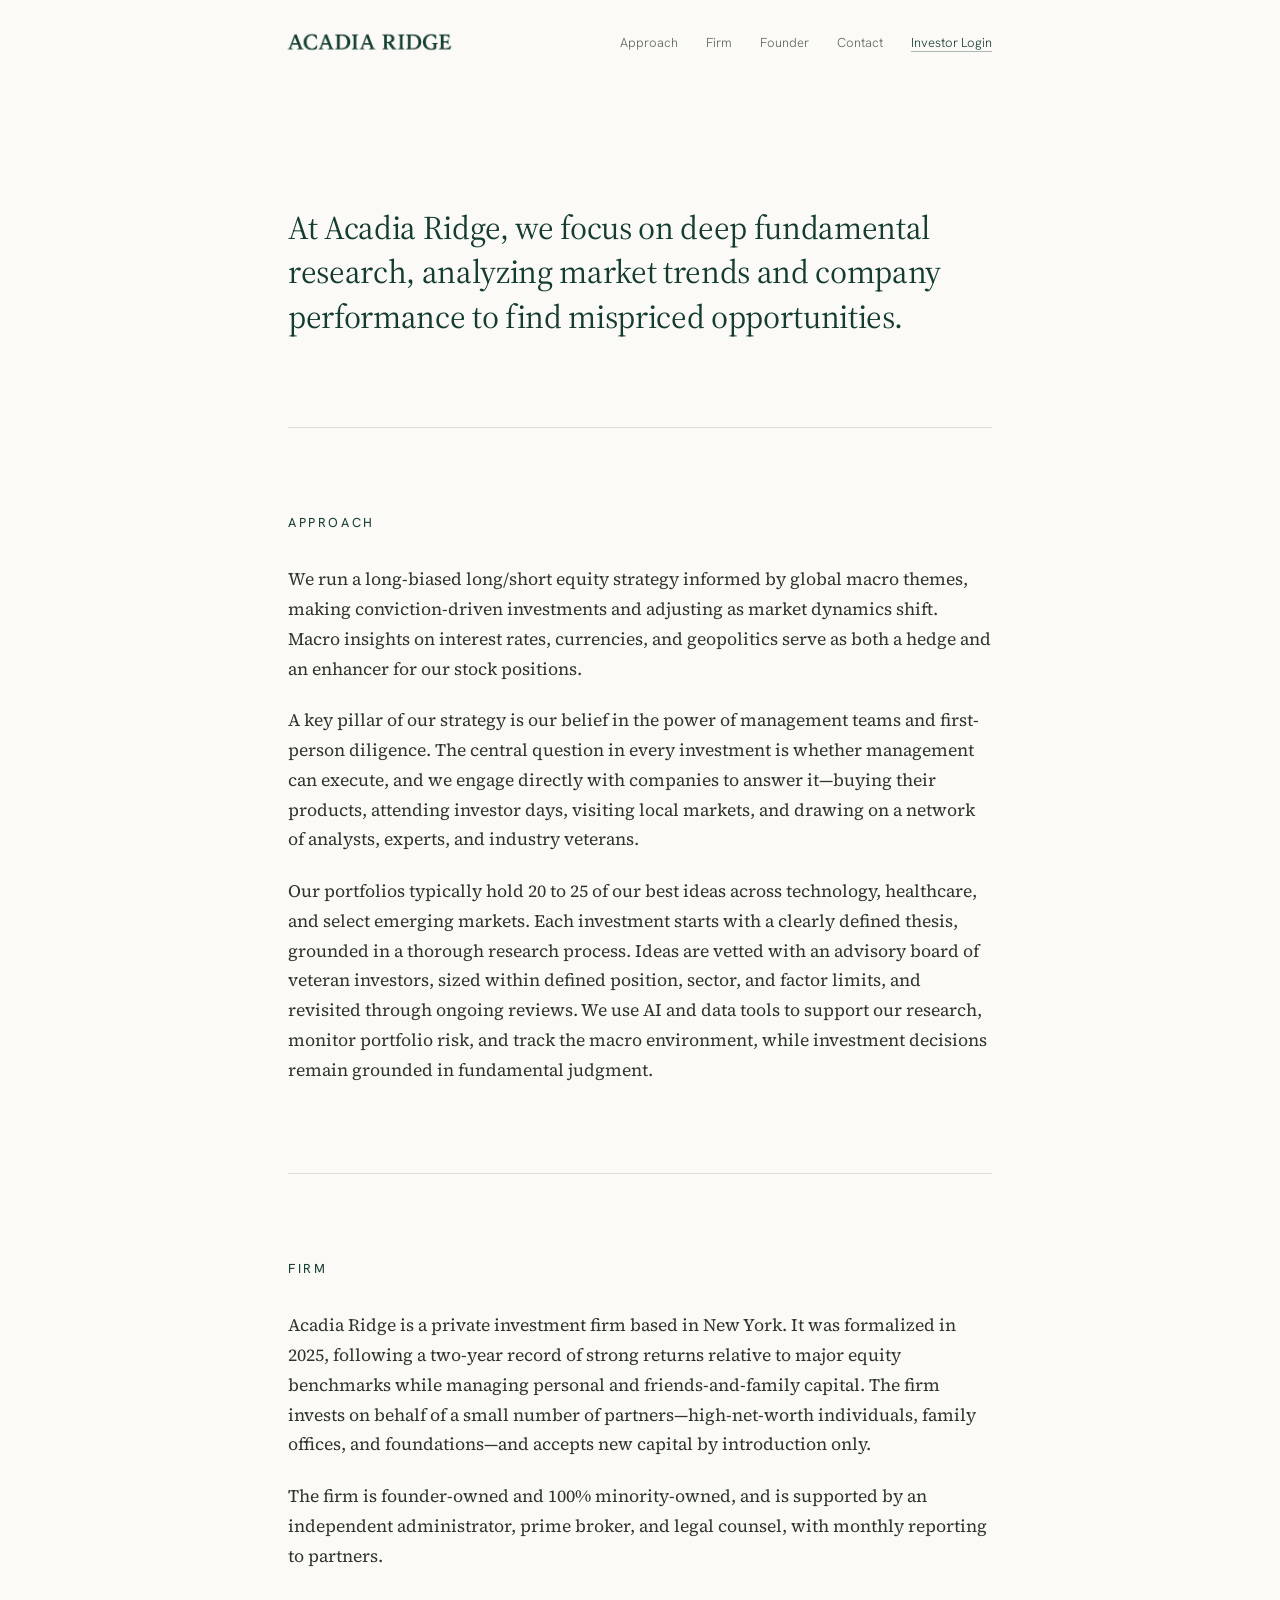
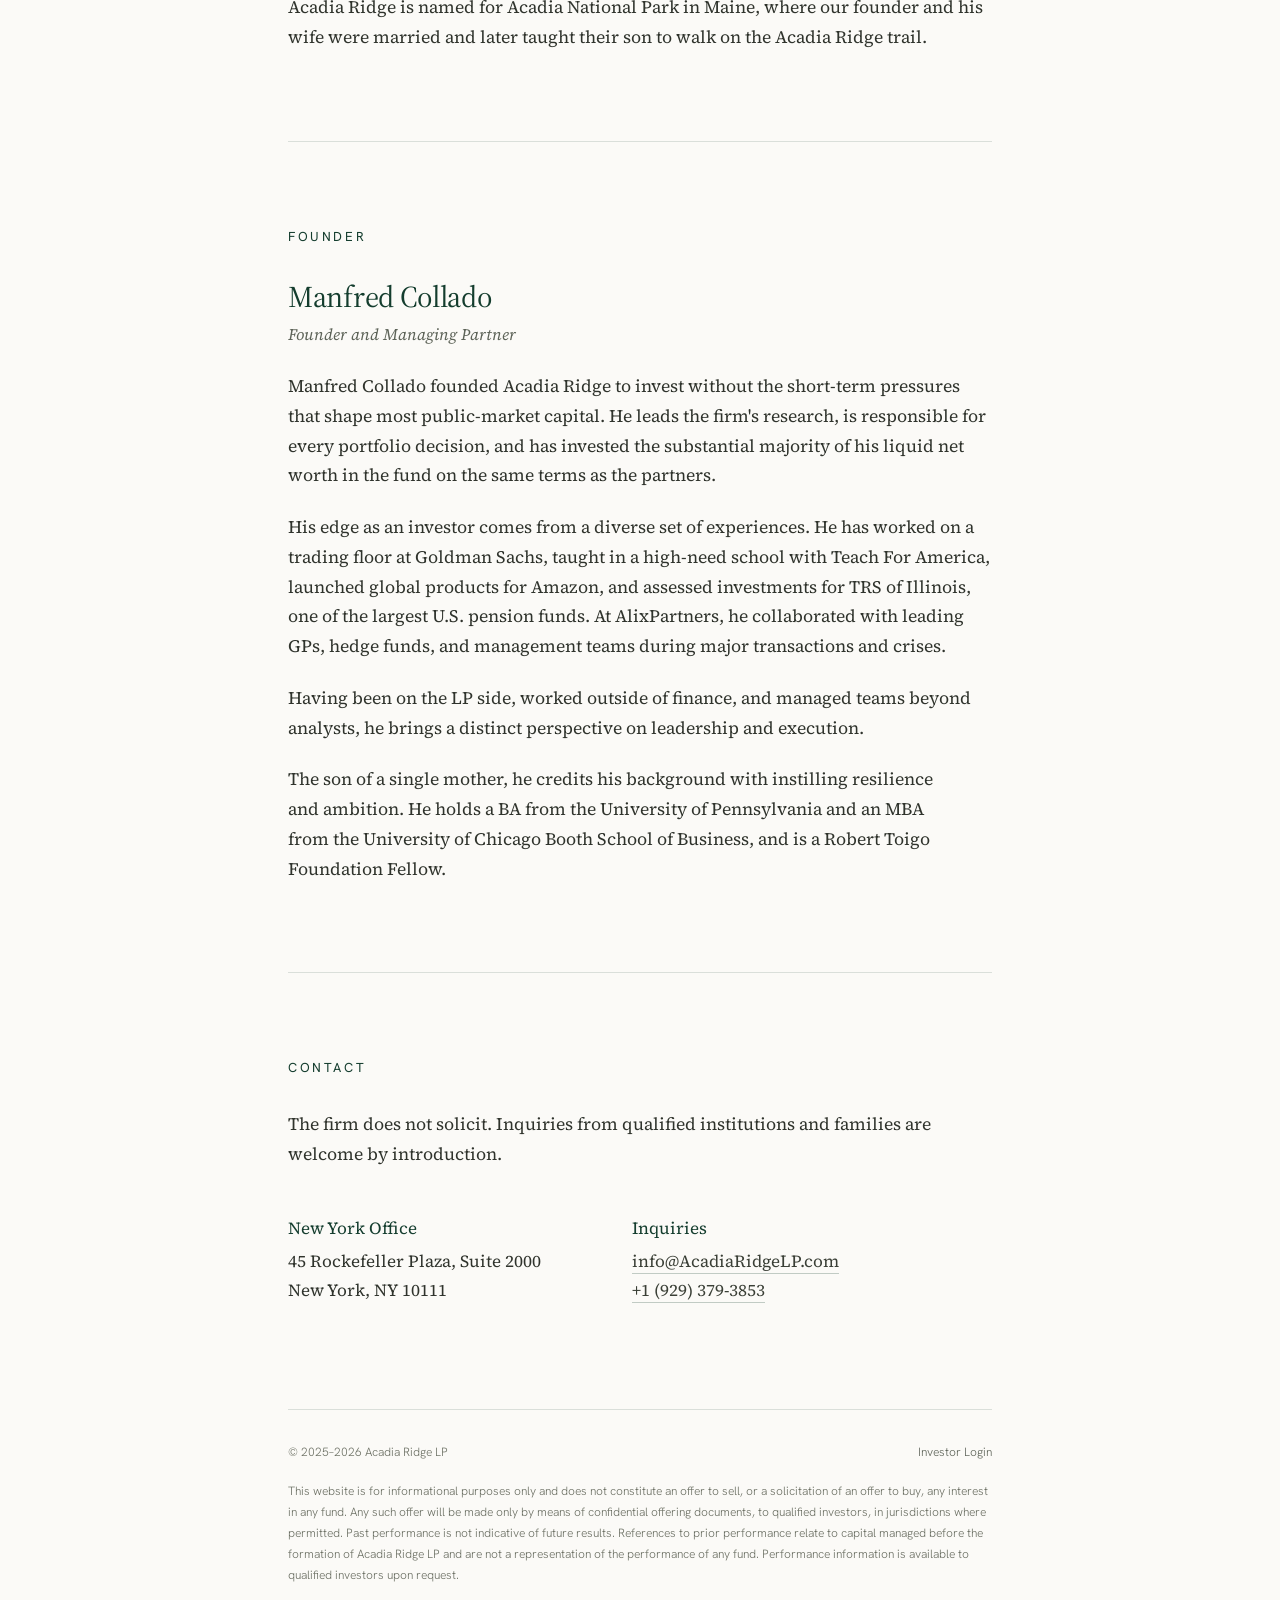
==== index.html @ ba4ff9b0 "Add files via upload" ====
<!DOCTYPE html>
<html lang="en">
<head>
<meta charset="utf-8">
<meta name="viewport" content="width=device-width, initial-scale=1">
<title>Acadia Ridge LP — Private Investment Firm, New York</title>
<meta name="description" content="A New York private investment firm running a long-biased, research-driven equity strategy focused on technology, healthcare, and select emerging markets.">
<link rel="canonical" href="https://acadiaridgelp.com/">
<meta name="robots" content="index, follow">
<meta name="theme-color" content="#fbfaf7">
<meta name="format-detection" content="telephone=no">

<meta property="og:type" content="website">
<meta property="og:site_name" content="Acadia Ridge LP">
<meta property="og:title" content="Acadia Ridge LP">
<meta property="og:description" content="A New York private investment firm running a long-biased, research-driven equity strategy focused on technology, healthcare, and select emerging markets.">
<meta property="og:url" content="https://acadiaridgelp.com/">
<meta property="og:image" content="https://acadiaridgelp.com/assets/og-image.jpg">
<meta property="og:image:width" content="1200">
<meta property="og:image:height" content="630">
<meta property="og:image:alt" content="Acadia Ridge">
<meta property="og:locale" content="en_US">
<meta name="twitter:card" content="summary_large_image">
<meta name="twitter:title" content="Acadia Ridge LP">
<meta name="twitter:description" content="A New York private investment firm running a long-biased, research-driven equity strategy focused on technology, healthcare, and select emerging markets.">
<meta name="twitter:image" content="https://acadiaridgelp.com/assets/og-image.jpg">

<link rel="icon" href="favicon.ico" sizes="48x48">
<link rel="icon" type="image/png" sizes="32x32" href="assets/favicon-32.png">
<link rel="apple-touch-icon" href="assets/apple-touch-icon-180.png">
<link rel="manifest" href="site.webmanifest">

<link rel="preload" as="image" type="image/webp" href="assets/wordmark-380.webp" imagesrcset="assets/wordmark-380.webp 380w, assets/wordmark-570.webp 570w" imagesizes="190px" fetchpriority="high">
<link rel="preload" as="font" type="font/woff2" href="assets/fonts/acadia-serif-display-latin-400-normal.woff2" crossorigin>
<link rel="preload" as="font" type="font/woff2" href="assets/fonts/source-serif-4-latin-400-normal.woff2" crossorigin>
<link rel="stylesheet" href="styles.css">
<script>document.documentElement.classList.add('js')</script>
<script src="site.js" defer></script>

<script type="application/ld+json">
{
  "@context": "https://schema.org",
  "@type": "Organization",
  "@id": "https://acadiaridgelp.com/#organization",
  "name": "Acadia Ridge LP",
  "alternateName": "Acadia Ridge",
  "url": "https://acadiaridgelp.com/",
  "logo": "https://acadiaridgelp.com/assets/icon-512.png",
  "image": "https://acadiaridgelp.com/assets/og-image.jpg",
  "description": "Acadia Ridge is a New York private investment firm running a long-biased, research-driven equity strategy focused on technology, healthcare, and select emerging markets.",
  "foundingDate": "2025",
  "email": "info@acadiaridgelp.com",
  "telephone": "+1-929-379-3853",
  "address": {
    "@type": "PostalAddress",
    "streetAddress": "45 Rockefeller Plaza, Suite 2000",
    "addressLocality": "New York",
    "postalCode": "10111",
    "addressRegion": "NY",
    "addressCountry": "US"
  },
  "founder": {
    "@type": "Person",
    "name": "Manfred Collado",
    "jobTitle": "Founder and Managing Partner",
    "alumniOf": [
      { "@type": "CollegeOrUniversity", "name": "University of Pennsylvania" },
      { "@type": "CollegeOrUniversity", "name": "University of Chicago Booth School of Business" }
    ],
    "award": "Robert Toigo Foundation Fellow"
  },
  "knowsAbout": ["Long/short equity", "Global macro", "Technology", "Healthcare", "Emerging markets"]
}
</script>
</head>
<body id="top">
<a class="skip" href="#main">Skip to content</a>
<header class="site-header">
  <div class="wrap nav">
      <a class="home" href="./" aria-label="Acadia Ridge — home">
        <picture>
          <source type="image/webp" srcset="assets/wordmark-380.webp 380w, assets/wordmark-570.webp 570w" sizes="190px">
          <img class="wordmark" src="assets/wordmark-380.png" alt="Acadia Ridge" width="190" height="32" fetchpriority="high">
        </picture>
      </a>
      <button class="menu-toggle" type="button" aria-expanded="false" aria-controls="site-nav" aria-label="Open menu"><span></span><span></span><span></span></button>
      <nav id="site-nav" aria-label="Primary">
        <a href="#approach">Approach</a>
        <a href="#firm">Firm</a>
        <a href="#founder">Founder</a>
        <a href="#contact">Contact</a>
        <a class="login" href="https://portal.navfundservices.com/navportalcore/login" target="_blank" rel="noopener">Investor Login<span class="visually-hidden"> (opens in a new window)</span></a>
      </nav>
  </div>
</header>

<div class="wrap">

  <main id="main">
    <h1 class="visually-hidden">Acadia Ridge LP</h1>

    <div class="hero">
      <p class="lead">At Acadia Ridge, we focus on deep fundamental research, analyzing market trends and company performance to find mispriced opportunities.</p>
    </div>

    <section id="approach" class="approach" aria-labelledby="approach-h">
      <h2 id="approach-h" class="label">Approach</h2>
      <p>We run a long-biased long/short equity strategy informed by global macro themes, making conviction-driven investments and adjusting as market dynamics shift. Macro insights on interest rates, currencies, and geopolitics serve as both a hedge and an enhancer for our stock positions.</p>
      <p>A key pillar of our strategy is our belief in the power of management teams and first-person diligence. The central question in every investment is whether management can execute, and we engage directly with companies to answer it—buying their products, attending investor days, visiting local markets, and drawing on a network of analysts, experts, and industry veterans.</p>
      <p>Our portfolios typically hold 20 to 25 of our best ideas across technology, healthcare, and select emerging markets. Each investment starts with a clearly defined thesis, grounded in a thorough research process. Ideas are vetted with an advisory board of veteran investors, sized within defined position, sector, and factor limits, and revisited through ongoing reviews. We use AI and data tools to support our research, monitor portfolio risk, and track the macro environment, while investment decisions remain grounded in fundamental judgment.</p>
    </section>

    <section id="firm" class="firm" aria-labelledby="firm-h">
      <h2 id="firm-h" class="label">Firm</h2>
      <p>Acadia Ridge is a private investment firm based in New York. It was formalized in 2025, following a two-year record of strong returns relative to major equity benchmarks while managing personal and friends-and-family capital. The firm invests on behalf of a small number of partners—high-net-worth individuals, family offices, and foundations—and accepts new capital by introduction only.</p>
      <p>The firm is founder-owned and 100% minority-owned, and is supported by an independent administrator, prime broker, and legal counsel, with monthly reporting to partners.</p>
      <p>Acadia Ridge is named for Acadia National Park in Maine, where our founder and his wife were married and later taught their son to walk on the Acadia Ridge trail.</p>
    </section>

    <section id="founder" class="founder" aria-labelledby="founder-h">
      <h2 id="founder-h" class="label">Founder</h2>
      <div>
        <h3>Manfred Collado</h3>
        <p class="title">Founder and Managing Partner</p>
        <p>Manfred Collado founded Acadia Ridge to invest without the short-term pressures that shape most public-market capital. He leads the firm's research, is responsible for every portfolio decision, and has invested the substantial majority of his liquid net worth in the fund on the same terms as the partners.</p>
        <p>His edge as an investor comes from a diverse set of experiences. He has worked on a trading floor at Goldman Sachs, taught in a high-need school with Teach For America, launched global products for Amazon, and assessed investments for TRS of Illinois, one of the largest U.S. pension funds. At AlixPartners, he collaborated with leading GPs, hedge funds, and management teams during major transactions and crises.</p>
        <p>Having been on the LP side, worked outside of finance, and managed teams beyond analysts, he brings a distinct perspective on leadership and execution.</p>
        <p>The son of a single mother, he credits his background with instilling resilience and ambition. He holds a BA from the University of Pennsylvania and an MBA from the University of Chicago Booth School of Business, and is a Robert Toigo Foundation Fellow.</p>
      </div>
    </section>

    <section id="contact" class="contact" aria-labelledby="contact-h">
      <h2 id="contact-h" class="label">Contact</h2>
      <p>The firm does not solicit. Inquiries from qualified institutions and families are welcome by introduction.</p>
      <div class="offices">
        <address><strong>New York Office</strong>45 Rockefeller Plaza, Suite 2000<br>New York, NY 10111</address>
        <address><strong>Inquiries</strong><a href="mailto:info@acadiaridgelp.com">info@AcadiaRidgeLP.com</a><br><a href="tel:+19293793853">+1 (929) 379-3853</a></address>
      </div>
    </section>
  </main>

  <footer>
    <div class="row"><span>© 2025–2026 Acadia Ridge LP</span><a href="https://portal.navfundservices.com/navportalcore/login" target="_blank" rel="noopener">Investor Login<span class="visually-hidden"> (opens in a new window)</span></a></div>
    <p>This website is for informational purposes only and does not constitute an offer to sell, or a solicitation of an offer to buy, any interest in any fund. Any such offer will be made only by means of confidential offering documents, to qualified investors, in jurisdictions where permitted. Past performance is not indicative of future results. References to prior performance relate to capital managed before the formation of Acadia Ridge LP and are not a representation of the performance of any fund. Performance information is available to qualified investors upon request.</p>
  </footer>
</div>

<a class="to-top" href="#top" aria-label="Back to top"><svg width="16" height="16" viewBox="0 0 16 16" aria-hidden="true" focusable="false"><path d="M8 13V3M3.5 7.5 8 3l4.5 4.5" fill="none" stroke="currentColor" stroke-width="1.4" stroke-linecap="square"/></svg></a>
</body>
</html>
---- styles.css ----
/* Self-hosted fonts (latin subset, SIL OFL — licences in assets/fonts) */
@font-face { font-family: 'Acadia Serif Display'; font-style: normal; font-weight: 400; font-display: swap; src: url(assets/fonts/acadia-serif-display-latin-400-normal.woff2) format('woff2'); }
@font-face { font-family: 'Source Serif 4'; font-style: normal; font-weight: 400; font-display: swap; src: url(assets/fonts/source-serif-4-latin-400-normal.woff2) format('woff2'); }
@font-face { font-family: 'Source Serif 4'; font-style: italic; font-weight: 400; font-display: swap; src: url(assets/fonts/source-serif-4-latin-400-italic.woff2) format('woff2'); }
@font-face { font-family: 'Hanken Grotesk'; font-style: normal; font-weight: 300; font-display: swap; src: url(assets/fonts/hanken-grotesk-latin-300-normal.woff2) format('woff2'); }
@font-face { font-family: 'Hanken Grotesk'; font-style: normal; font-weight: 400; font-display: swap; src: url(assets/fonts/hanken-grotesk-latin-400-normal.woff2) format('woff2'); }

:root {
  --green: #143d2e;
  --cream: #fbfaf7;
  --ink: #2b2f28;
  --body: #3a3f36;
  --muted: #5d6358;
  --faint: #6b6f63; /* darkened from #7a7e72 to meet WCAG AA (4.6:1) */
  --rule: rgba(20, 61, 46, 0.14);
  --serif: 'Source Serif 4', Georgia, serif;
  --display: 'Acadia Serif Display', 'Source Serif 4', Georgia, serif;
  --sans: 'Hanken Grotesk', system-ui, sans-serif;
}
* { box-sizing: border-box; }
html { -webkit-text-size-adjust: 100%; text-size-adjust: 100%; }
html, body { margin: 0; background: var(--cream); }
body { font-family: var(--serif); color: var(--ink); -webkit-font-smoothing: antialiased; }
::selection { background: var(--green); color: var(--cream); }
a { color: var(--green); }
a:hover { color: var(--muted); }
p { text-wrap: pretty; }
img { max-width: 100%; }
section[id] { scroll-margin-top: 36px; }

/* Accessibility */
:focus-visible { outline: 2px solid var(--green); outline-offset: 3px; }
.visually-hidden { position: absolute !important; width: 1px; height: 1px; padding: 0; margin: -1px; overflow: hidden; clip: rect(0 0 0 0); white-space: nowrap; border: 0; }
.skip { position: absolute; left: 16px; top: -100px; z-index: 10; background: var(--green); color: var(--cream); padding: 12px 18px; font: 400 13px var(--sans); text-decoration: none; }
.skip:focus { top: 16px; color: var(--cream); }

.wrap { max-width: 760px; margin: 0 auto; padding: 0 28px; }

/* Sticky header */
.site-header { position: sticky; top: 0; z-index: 20; background: var(--cream); border-bottom: 1px solid transparent; }
.site-header.is-scrolled { border-bottom-color: var(--rule); }
.nav { position: relative; display: flex; align-items: center; justify-content: space-between; gap: 16px 24px; padding-top: 20px; padding-bottom: 20px; flex-wrap: wrap; }
.nav .home { display: block; padding: 7px 0; }
.wordmark { width: 190px; height: auto; display: block; margin-left: -10px; }
.nav nav { display: flex; column-gap: 28px; flex-wrap: wrap; font: 300 13px var(--sans); }
/* 44px tap targets without changing the visual rhythm */
.nav nav a { display: inline-flex; align-items: center; min-height: 44px; color: var(--muted); text-decoration: none; }
.nav nav a:hover { color: var(--green); }
.nav nav a.login { color: var(--green); text-decoration: underline; text-decoration-color: rgba(20, 61, 46, 0.35); text-decoration-thickness: 1px; text-underline-offset: 4px; }

/* Mobile menu button (hidden on desktop) */
.menu-toggle { display: none; width: 44px; height: 44px; margin-right: -10px; padding: 0; border: 0; background: transparent; color: var(--green); cursor: pointer; flex-direction: column; align-items: center; justify-content: center; gap: 5px; }
.menu-toggle span { display: block; width: 22px; height: 1.5px; background: currentColor; }
.menu-open .menu-toggle span:nth-child(1) { transform: translateY(6.5px) rotate(45deg); }
.menu-open .menu-toggle span:nth-child(2) { opacity: 0; }
.menu-open .menu-toggle span:nth-child(3) { transform: translateY(-6.5px) rotate(-45deg); }

/* Back to top */
.to-top { position: fixed; right: max(20px, calc(50vw - 416px)); bottom: 24px; z-index: 15; width: 44px; height: 44px; display: flex; align-items: center; justify-content: center; background: var(--cream); color: var(--green); border: 1px solid rgba(20, 61, 46, 0.35); visibility: hidden; opacity: 0; }
.to-top.show { visibility: visible; opacity: 1; }
.to-top:hover { background: var(--green); color: var(--cream); }
html:not(.js) .to-top { visibility: visible; opacity: 1; position: static; margin: 0 auto 32px; }

.label { font: 400 13px/1 var(--sans); letter-spacing: 0.2em; text-transform: uppercase; color: var(--green); margin: 0 0 36px; }

section p { font-size: 17.5px; line-height: 1.7; color: #2f332c; margin: 0 0 22px; }
section p:last-child { margin-bottom: 0; }

.hero { padding: 120px 0 88px; border-bottom: 1px solid var(--rule); }
.hero .lead { font-family: var(--display); font-size: 33px; line-height: 1.35; letter-spacing: -0.01em; color: var(--green); margin: 0; text-wrap: balance; }

.approach, .firm, .founder { padding: 88px 0; border-bottom: 1px solid var(--rule); }
.founder h3 { font-family: var(--display); font-size: 30px; letter-spacing: -0.01em; line-height: 1.2; font-weight: 400; color: var(--green); margin: 0; }
.founder .title { font-size: 16px; font-style: italic; color: var(--muted); margin: 6px 0 24px; }

.contact { padding: 88px 0 104px; }
.contact > p { margin-bottom: 44px; }
.offices { display: grid; grid-template-columns: repeat(auto-fit, minmax(220px, 280px)); gap: 32px 64px; font-size: 17px; line-height: 1.7; color: #2f332c; }
.offices address { font-style: normal; }
.offices strong { display: block; font-weight: 400; color: var(--green); margin-bottom: 4px; }
.offices a { color: var(--body); text-decoration: none; border-bottom: 1px solid rgba(20, 61, 46, 0.25); overflow-wrap: anywhere; }
.offices a[href^="tel:"] { white-space: nowrap; }

/* Enlarge hit area of small inline links to ≥44px without moving anything */
.offices a, footer a { position: relative; }
.offices a::after, footer a::after { content: ''; position: absolute; inset: -12px -4px; }
footer a::after { inset: -14px -6px; }

footer { border-top: 1px solid var(--rule); padding: 32px 0 48px; font: 300 12px/1.75 var(--sans); color: var(--faint); }
footer .row { display: flex; justify-content: space-between; gap: 24px; flex-wrap: wrap; margin-bottom: 18px; }
footer a { color: var(--muted); text-decoration: none; }
footer a:hover { color: var(--green); }
footer p { margin: 0; }

/* 404 page */
.gateway { margin: 120px 0; max-width: 360px; display: flex; flex-direction: column; gap: 26px; font: 300 12px var(--sans); color: var(--muted); }
.gateway h1 { font: 400 30px var(--display); color: var(--green); margin: 0; }
.gateway p { font: 300 14px/1.7 var(--sans); color: var(--body); margin: 0; }
.button { align-self: flex-start; display: inline-flex; align-items: center; min-height: 44px; background: var(--green); color: var(--cream); padding: 13px 34px; font: 400 13px var(--sans); text-decoration: none; }
.button:hover { color: var(--cream); background: #0f2f23; }

@media (max-width: 600px) {
  .wrap { padding: 0 24px; }
  .nav { padding-top: 12px; padding-bottom: 12px; }
  .js .menu-toggle { display: flex; }
  .js .nav nav { display: none; position: absolute; top: 100%; left: 0; right: 0; flex-direction: column; background: var(--cream); border-top: 1px solid var(--rule); border-bottom: 1px solid var(--rule); padding: 8px 24px 16px; font-size: 15px; }
  .js .menu-open .nav nav { display: flex; }
  .js .nav nav a { min-height: 52px; border-bottom: 1px solid var(--rule); }
  .js .nav nav a.login { border-bottom: 0; align-self: flex-start; }
  html:not(.js) .nav nav { column-gap: 22px; }
  .to-top { right: 16px; bottom: 16px; }
  .hero { padding: 64px 0 56px; }
  .hero .lead { font-size: 26px; }
  .approach, .firm, .founder, .contact { padding: 56px 0; }
  section p { font-size: 16.5px; }
  .gateway { margin: 72px 0; }
}

@media (prefers-reduced-motion: no-preference) { html { scroll-behavior: smooth; } }
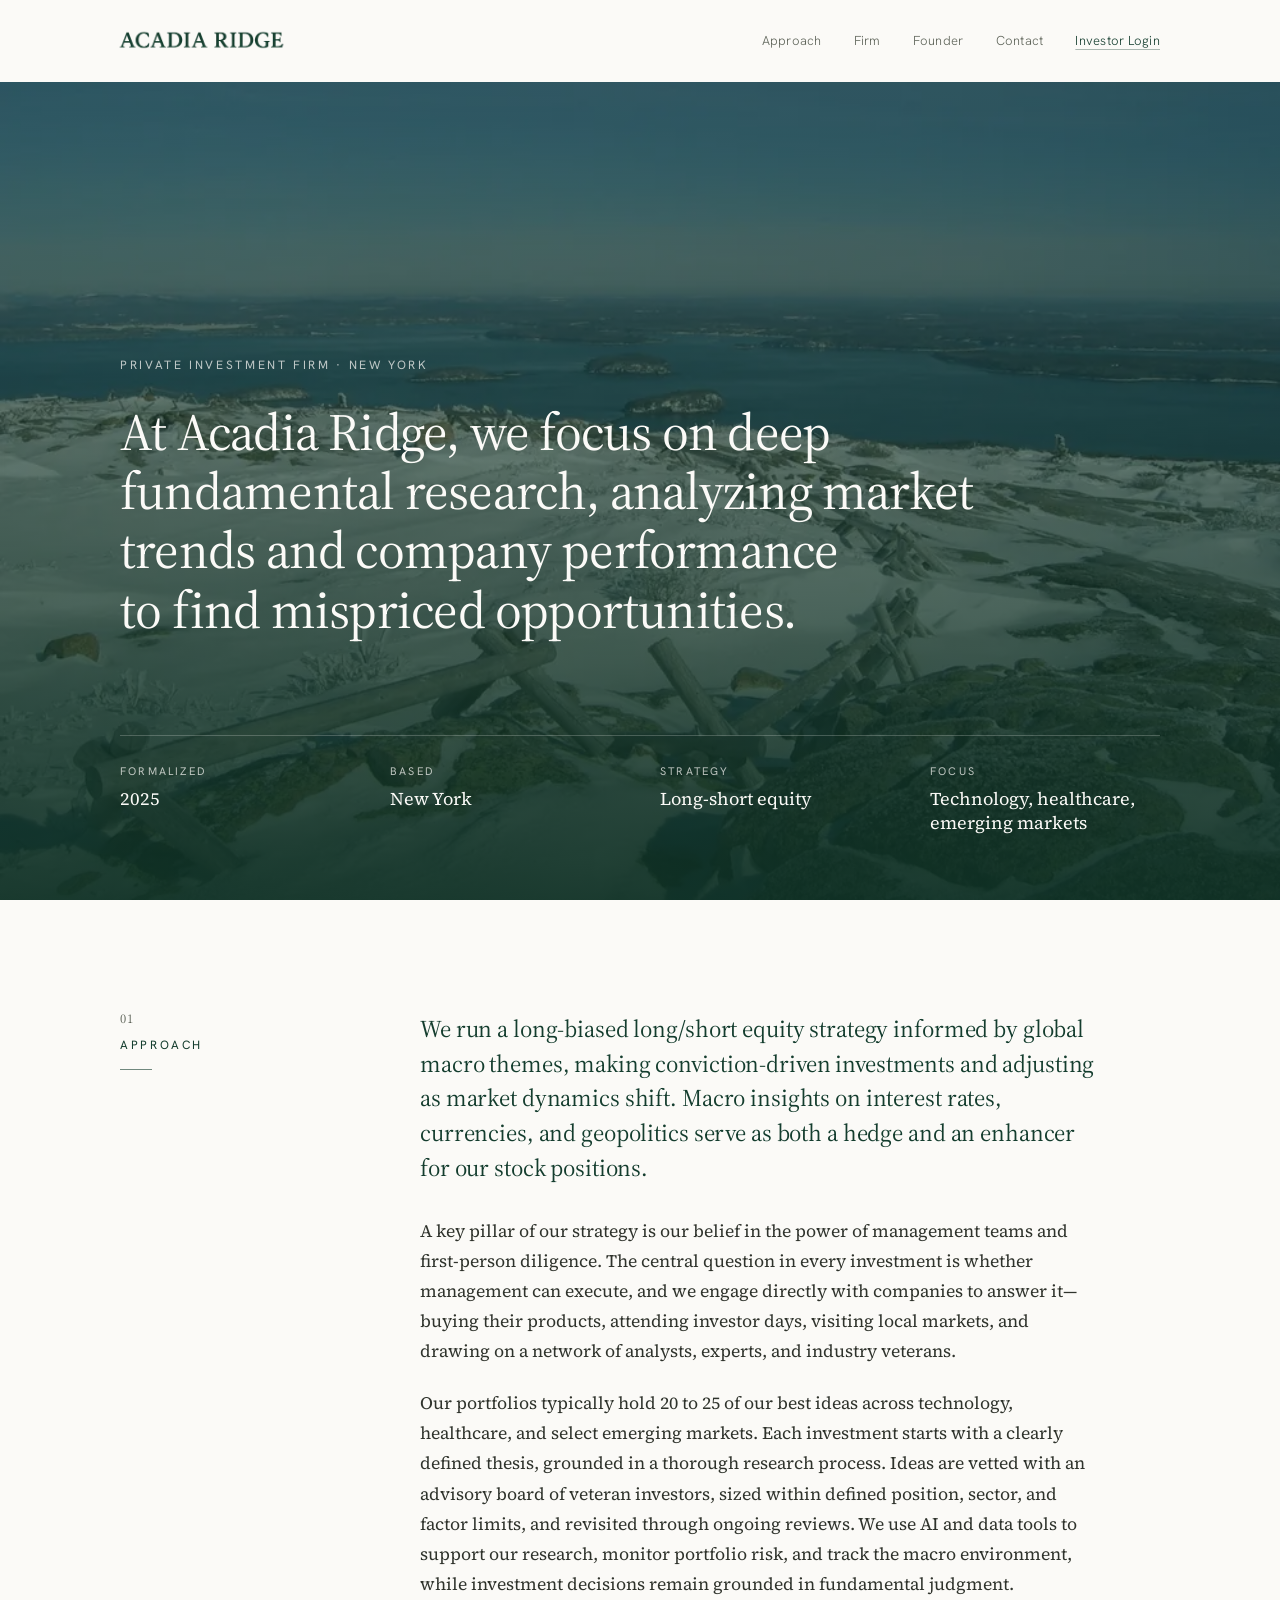
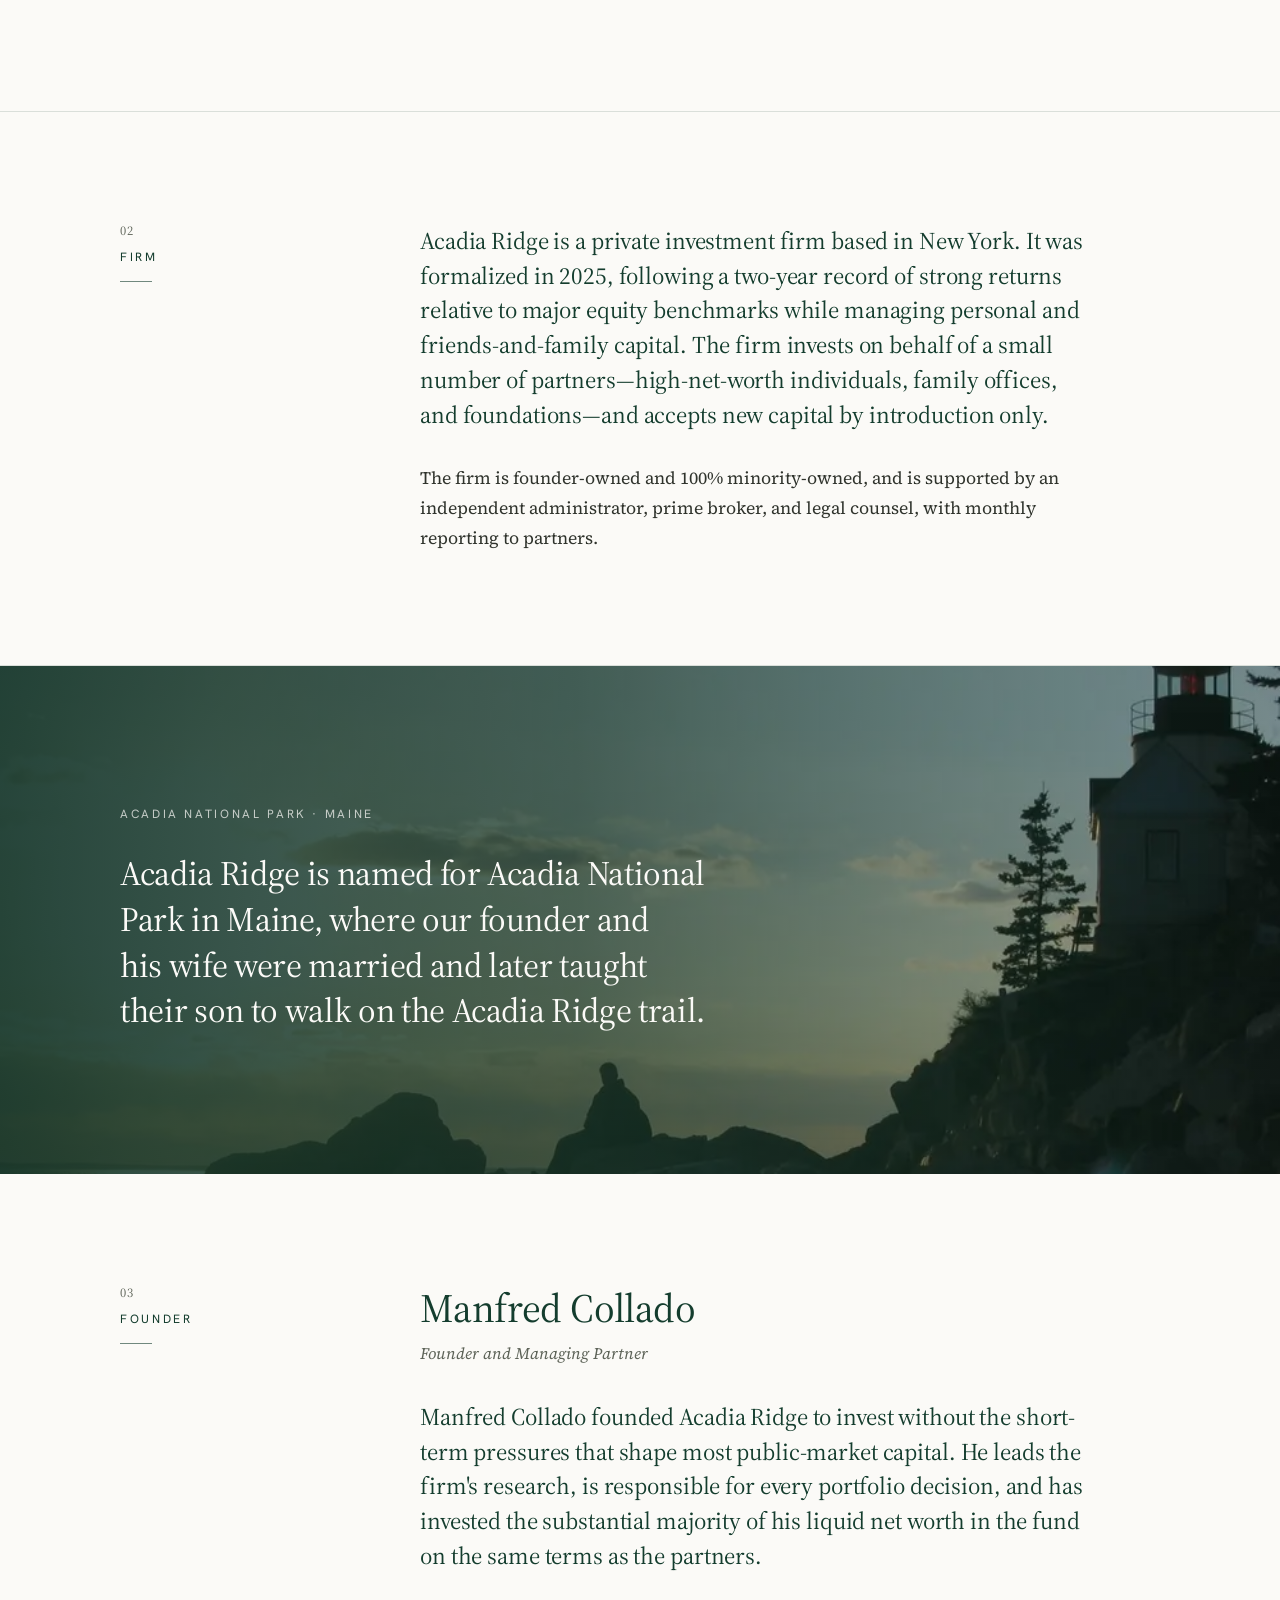
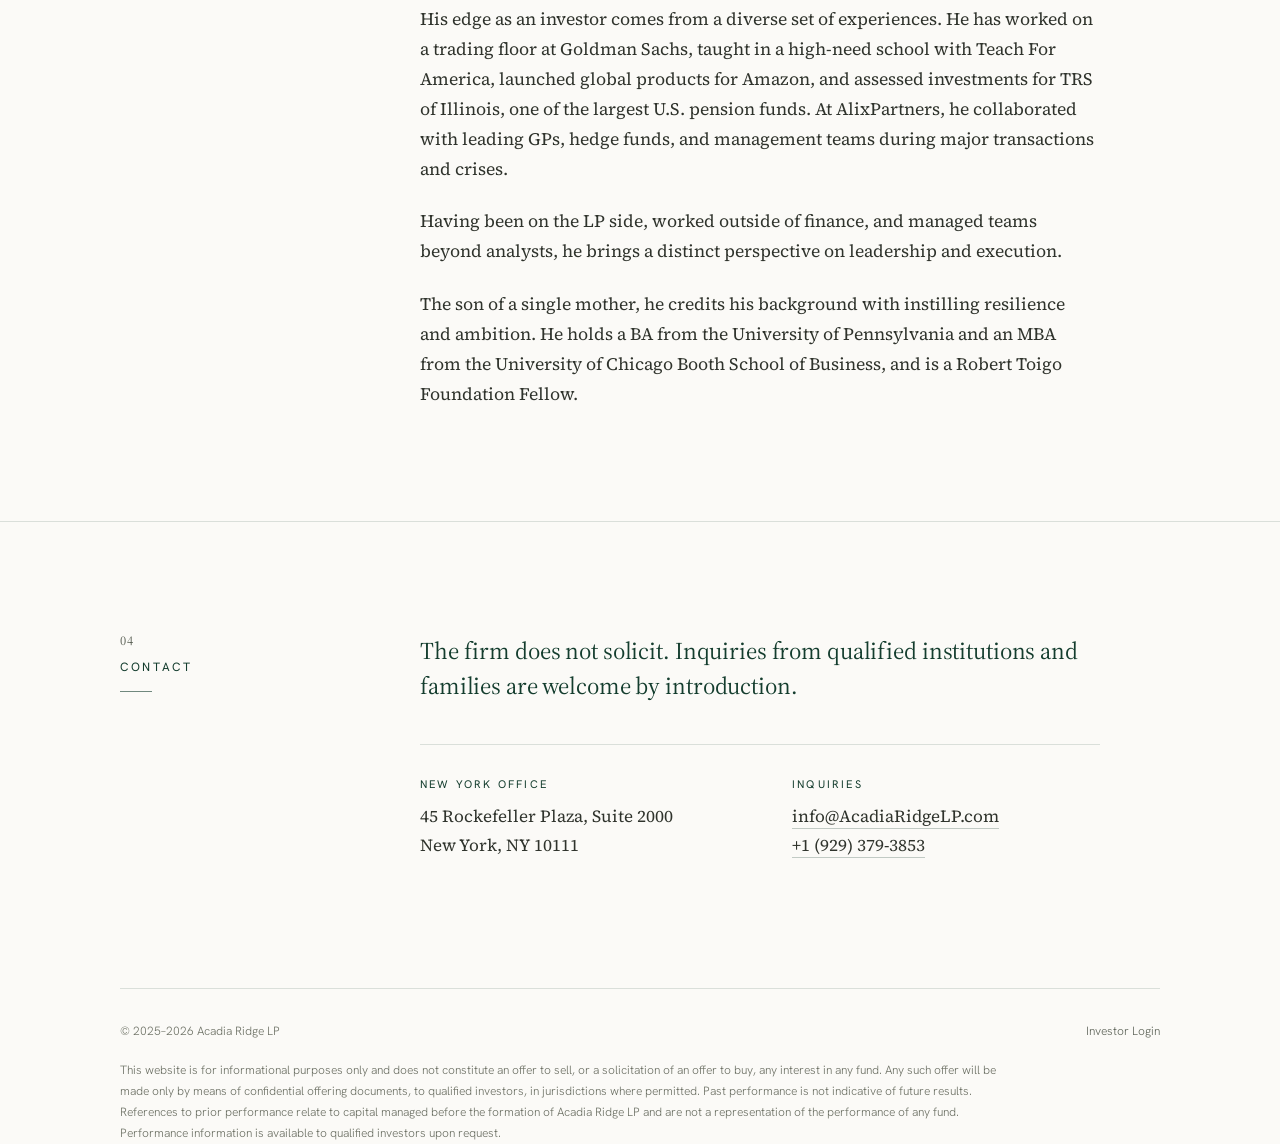
==== commit 896f6ccd: "Add files via upload" ====
--- a/index.html
+++ b/index.html
@@ -30,11 +30,35 @@
 <link rel="apple-touch-icon" href="assets/apple-touch-icon-180.png">
 <link rel="manifest" href="site.webmanifest">
 
-<link rel="preload" as="image" type="image/webp" href="assets/wordmark-380.webp" imagesrcset="assets/wordmark-380.webp 380w, assets/wordmark-570.webp 570w" imagesizes="190px" fetchpriority="high">
+<link rel="preload" as="image" type="image/webp" href="assets/wordmark-380.webp" imagesrcset="assets/wordmark-380.webp 380w, assets/wordmark-570.webp 570w" imagesizes="190px">
 <link rel="preload" as="font" type="font/woff2" href="assets/fonts/acadia-serif-display-latin-400-normal.woff2" crossorigin>
 <link rel="preload" as="font" type="font/woff2" href="assets/fonts/source-serif-4-latin-400-normal.woff2" crossorigin>
 <link rel="stylesheet" href="styles.css">
-<script>document.documentElement.classList.add('js')</script>
+<script>
+(function () {
+  var d = document.documentElement; d.classList.add('js');
+  var P = [
+    { k: 'night',  d: 'assets/photo-night-1440.webp 1440w, assets/photo-night-2200.webp 2200w', m: 'assets/photo-night-m.webp',  j: 'assets/photo-night-1440.jpg',  w: 1440, h: 947 },
+    { k: 'winter', d: 'assets/photo-winter-1000.webp 1000w', m: 'assets/photo-winter-m.webp', j: 'assets/photo-winter-1000.jpg', w: 1000, h: 750 },
+    { k: 'harbor', d: 'assets/photo-harbor-1000.webp 1000w', m: 'assets/photo-harbor-m.webp', j: 'assets/photo-harbor-1000.jpg', w: 1000, h: 750 }
+  ];
+  var i;
+  try { var last = localStorage.getItem('arPhoto'); i = last === null ? Math.floor(Math.random() * P.length) : (parseInt(last, 10) + 1) % P.length; localStorage.setItem('arPhoto', i); }
+  catch (e) { i = Math.floor(Math.random() * P.length); }
+  if (!(i >= 0 && i < P.length)) i = 0;
+  var hero = P[i], band = P[(i + 1) % P.length];
+  var l = document.createElement('link'); l.rel = 'preload'; l.as = 'image'; l.type = 'image/webp'; l.setAttribute('fetchpriority', 'high');
+  if (window.matchMedia('(max-width: 600px)').matches) { l.href = hero.m; } else { l.setAttribute('imagesrcset', hero.d); l.setAttribute('imagesizes', '100vw'); }
+  document.head.appendChild(l);
+  window.AR = {
+    render: function (slot, which) {
+      var p = which === 'hero' ? hero : band, lazy = which === 'hero' ? ' fetchpriority="high"' : ' loading="lazy"';
+      slot.parentNode.setAttribute('data-photo', p.k);
+      slot.outerHTML = '<picture class="media" aria-hidden="true"><source media="(max-width: 600px)" type="image/webp" srcset="' + p.m + '"><source type="image/webp" srcset="' + p.d + '" sizes="100vw"><img src="' + p.j + '" alt="" width="' + p.w + '" height="' + p.h + '" decoding="async"' + lazy + '></picture>';
+    }
+  };
+})();
+</script>
 <script src="site.js" defer></script>
 
 <script type="application/ld+json">
@@ -76,7 +100,7 @@
 <body id="top">
 <a class="skip" href="#main">Skip to content</a>
 <header class="site-header">
-  <div class="wrap nav">
+  <div class="container nav">
       <a class="home" href="./" aria-label="Acadia Ridge — home">
         <picture>
           <source type="image/webp" srcset="assets/wordmark-380.webp 380w, assets/wordmark-570.webp 570w" sizes="190px">
@@ -94,56 +118,86 @@
   </div>
 </header>
 
-<div class="wrap">
-
   <main id="main">
     <h1 class="visually-hidden">Acadia Ridge LP</h1>
 
-    <div class="hero">
-      <p class="lead">At Acadia Ridge, we focus on deep fundamental research, analyzing market trends and company performance to find mispriced opportunities.</p>
-    </div>
-
-    <section id="approach" class="approach" aria-labelledby="approach-h">
-      <h2 id="approach-h" class="label">Approach</h2>
-      <p>We run a long-biased long/short equity strategy informed by global macro themes, making conviction-driven investments and adjusting as market dynamics shift. Macro insights on interest rates, currencies, and geopolitics serve as both a hedge and an enhancer for our stock positions.</p>
-      <p>A key pillar of our strategy is our belief in the power of management teams and first-person diligence. The central question in every investment is whether management can execute, and we engage directly with companies to answer it—buying their products, attending investor days, visiting local markets, and drawing on a network of analysts, experts, and industry veterans.</p>
-      <p>Our portfolios typically hold 20 to 25 of our best ideas across technology, healthcare, and select emerging markets. Each investment starts with a clearly defined thesis, grounded in a thorough research process. Ideas are vetted with an advisory board of veteran investors, sized within defined position, sector, and factor limits, and revisited through ongoing reviews. We use AI and data tools to support our research, monitor portfolio risk, and track the macro environment, while investment decisions remain grounded in fundamental judgment.</p>
-    </section>
-
-    <section id="firm" class="firm" aria-labelledby="firm-h">
-      <h2 id="firm-h" class="label">Firm</h2>
-      <p>Acadia Ridge is a private investment firm based in New York. It was formalized in 2025, following a two-year record of strong returns relative to major equity benchmarks while managing personal and friends-and-family capital. The firm invests on behalf of a small number of partners—high-net-worth individuals, family offices, and foundations—and accepts new capital by introduction only.</p>
-      <p>The firm is founder-owned and 100% minority-owned, and is supported by an independent administrator, prime broker, and legal counsel, with monthly reporting to partners.</p>
-      <p>Acadia Ridge is named for Acadia National Park in Maine, where our founder and his wife were married and later taught their son to walk on the Acadia Ridge trail.</p>
-    </section>
-
-    <section id="founder" class="founder" aria-labelledby="founder-h">
-      <h2 id="founder-h" class="label">Founder</h2>
-      <div>
-        <h3>Manfred Collado</h3>
-        <p class="title">Founder and Managing Partner</p>
-        <p>Manfred Collado founded Acadia Ridge to invest without the short-term pressures that shape most public-market capital. He leads the firm's research, is responsible for every portfolio decision, and has invested the substantial majority of his liquid net worth in the fund on the same terms as the partners.</p>
-        <p>His edge as an investor comes from a diverse set of experiences. He has worked on a trading floor at Goldman Sachs, taught in a high-need school with Teach For America, launched global products for Amazon, and assessed investments for TRS of Illinois, one of the largest U.S. pension funds. At AlixPartners, he collaborated with leading GPs, hedge funds, and management teams during major transactions and crises.</p>
-        <p>Having been on the LP side, worked outside of finance, and managed teams beyond analysts, he brings a distinct perspective on leadership and execution.</p>
-        <p>The son of a single mother, he credits his background with instilling resilience and ambition. He holds a BA from the University of Pennsylvania and an MBA from the University of Chicago Booth School of Business, and is a Robert Toigo Foundation Fellow.</p>
-      </div>
-    </section>
-
-    <section id="contact" class="contact" aria-labelledby="contact-h">
-      <h2 id="contact-h" class="label">Contact</h2>
-      <p>The firm does not solicit. Inquiries from qualified institutions and families are welcome by introduction.</p>
-      <div class="offices">
-        <address><strong>New York Office</strong>45 Rockefeller Plaza, Suite 2000<br>New York, NY 10111</address>
-        <address><strong>Inquiries</strong><a href="mailto:info@acadiaridgelp.com">info@AcadiaRidgeLP.com</a><br><a href="tel:+19293793853">+1 (929) 379-3853</a></address>
+    <section class="hero" aria-label="Introduction">
+      <span class="photo-slot"></span><script>AR.render(document.currentScript.previousElementSibling, 'hero')</script>
+      <noscript><picture class="media" aria-hidden="true"><source media="(max-width: 600px)" type="image/webp" srcset="assets/photo-night-m.webp"><source type="image/webp" srcset="assets/photo-night-1440.webp 1440w, assets/photo-night-2200.webp 2200w" sizes="100vw"><img src="assets/photo-night-1440.jpg" alt="" width="1440" height="947"></picture></noscript>
+      <div class="container hero-inner">
+        <p class="eyebrow">Private Investment Firm &middot; New York</p>
+        <p class="hero-statement">At Acadia Ridge, we focus on deep fundamental research, analyzing market trends and company performance to find mispriced opportunities.</p>
+        <dl class="facts">
+          <div><dt>Formalized</dt><dd>2025</dd></div>
+          <div><dt>Based</dt><dd>New York</dd></div>
+          <div><dt>Strategy</dt><dd>Long-short equity</dd></div>
+          <div><dt>Focus</dt><dd>Technology, healthcare, emerging markets</dd></div>
+        </dl>
+      </div>
+    </section>
+
+    <section id="approach" class="block" aria-labelledby="approach-h">
+      <div class="container grid">
+        <div class="side"><p class="num">01</p><h2 id="approach-h" class="label">Approach</h2></div>
+        <div class="body reveal">
+          <p class="intro">We run a long-biased long/short equity strategy informed by global macro themes, making conviction-driven investments and adjusting as market dynamics shift. Macro insights on interest rates, currencies, and geopolitics serve as both a hedge and an enhancer for our stock positions.</p>
+          <p>A key pillar of our strategy is our belief in the power of management teams and first-person diligence. The central question in every investment is whether management can execute, and we engage directly with companies to answer it—buying their products, attending investor days, visiting local markets, and drawing on a network of analysts, experts, and industry veterans.</p>
+          <p>Our portfolios typically hold 20 to 25 of our best ideas across technology, healthcare, and select emerging markets. Each investment starts with a clearly defined thesis, grounded in a thorough research process. Ideas are vetted with an advisory board of veteran investors, sized within defined position, sector, and factor limits, and revisited through ongoing reviews. We use AI and data tools to support our research, monitor portfolio risk, and track the macro environment, while investment decisions remain grounded in fundamental judgment.</p>
+        </div>
+      </div>
+    </section>
+
+    <section id="firm" class="block" aria-labelledby="firm-h">
+      <div class="container grid">
+        <div class="side"><p class="num">02</p><h2 id="firm-h" class="label">Firm</h2></div>
+        <div class="body reveal">
+          <p class="intro">Acadia Ridge is a private investment firm based in New York. It was formalized in 2025, following a two-year record of strong returns relative to major equity benchmarks while managing personal and friends-and-family capital. The firm invests on behalf of a small number of partners—high-net-worth individuals, family offices, and foundations—and accepts new capital by introduction only.</p>
+          <p>The firm is founder-owned and 100% minority-owned, and is supported by an independent administrator, prime broker, and legal counsel, with monthly reporting to partners.</p>
+        </div>
+      </div>
+    </section>
+
+    <aside class="namesake" aria-label="The name">
+      <span class="photo-slot"></span><script>AR.render(document.currentScript.previousElementSibling, 'band')</script>
+      <noscript><picture class="media" aria-hidden="true"><source type="image/webp" srcset="assets/photo-harbor-1000.webp"><img src="assets/photo-harbor-1000.jpg" alt="" width="1000" height="750" loading="lazy"></picture></noscript>
+      <div class="container namesake-inner reveal">
+        <p class="eyebrow">Acadia National Park &middot; Maine</p>
+        <p class="namesake-text">Acadia Ridge is named for Acadia National Park in Maine, where our founder and his wife were married and later taught their son to walk on the Acadia Ridge trail.</p>
+      </div>
+    </aside>
+
+    <section id="founder" class="block" aria-labelledby="founder-h">
+      <div class="container grid">
+        <div class="side"><p class="num">03</p><h2 id="founder-h" class="label">Founder</h2></div>
+        <div class="body reveal">
+          <h3>Manfred Collado</h3>
+          <p class="title">Founder and Managing Partner</p>
+          <p class="intro">Manfred Collado founded Acadia Ridge to invest without the short-term pressures that shape most public-market capital. He leads the firm's research, is responsible for every portfolio decision, and has invested the substantial majority of his liquid net worth in the fund on the same terms as the partners.</p>
+          <p>His edge as an investor comes from a diverse set of experiences. He has worked on a trading floor at Goldman Sachs, taught in a high-need school with Teach For America, launched global products for Amazon, and assessed investments for TRS of Illinois, one of the largest U.S. pension funds. At AlixPartners, he collaborated with leading GPs, hedge funds, and management teams during major transactions and crises.</p>
+          <p>Having been on the LP side, worked outside of finance, and managed teams beyond analysts, he brings a distinct perspective on leadership and execution.</p>
+          <p>The son of a single mother, he credits his background with instilling resilience and ambition. He holds a BA from the University of Pennsylvania and an MBA from the University of Chicago Booth School of Business, and is a Robert Toigo Foundation Fellow.</p>
+        </div>
+      </div>
+    </section>
+
+    <section id="contact" class="block contact" aria-labelledby="contact-h">
+      <div class="container grid">
+        <div class="side"><p class="num">04</p><h2 id="contact-h" class="label">Contact</h2></div>
+        <div class="body reveal">
+          <p class="intro">The firm does not solicit. Inquiries from qualified institutions and families are welcome by introduction.</p>
+          <div class="offices">
+            <address><strong>New York Office</strong>45 Rockefeller Plaza, Suite 2000<br>New York, NY 10111</address>
+            <address><strong>Inquiries</strong><a href="mailto:info@acadiaridgelp.com">info@AcadiaRidgeLP.com</a><br><a href="tel:+19293793853">+1 (929) 379-3853</a></address>
+          </div>
+        </div>
       </div>
     </section>
   </main>
 
-  <footer>
+  <footer class="container">
     <div class="row"><span>© 2025–2026 Acadia Ridge LP</span><a href="https://portal.navfundservices.com/navportalcore/login" target="_blank" rel="noopener">Investor Login<span class="visually-hidden"> (opens in a new window)</span></a></div>
     <p>This website is for informational purposes only and does not constitute an offer to sell, or a solicitation of an offer to buy, any interest in any fund. Any such offer will be made only by means of confidential offering documents, to qualified investors, in jurisdictions where permitted. Past performance is not indicative of future results. References to prior performance relate to capital managed before the formation of Acadia Ridge LP and are not a representation of the performance of any fund. Performance information is available to qualified investors upon request.</p>
   </footer>
-</div>
 
 <a class="to-top" href="#top" aria-label="Back to top"><svg width="16" height="16" viewBox="0 0 16 16" aria-hidden="true" focusable="false"><path d="M8 13V3M3.5 7.5 8 3l4.5 4.5" fill="none" stroke="currentColor" stroke-width="1.4" stroke-linecap="square"/></svg></a>
 </body>
--- a/styles.css
+++ b/styles.css
@@ -7,15 +7,20 @@
 
 :root {
   --green: #143d2e;
+  --green-deep: #0f3125;
   --cream: #fbfaf7;
   --ink: #2b2f28;
-  --body: #3a3f36;
+  --body: #2f332c;
   --muted: #5d6358;
-  --faint: #6b6f63; /* darkened from #7a7e72 to meet WCAG AA (4.6:1) */
+  --faint: #6b6f63;
   --rule: rgba(20, 61, 46, 0.14);
+  --on-green: #fbfaf7;
+  --on-green-soft: rgba(251, 250, 247, 0.72);
   --serif: 'Source Serif 4', Georgia, serif;
   --display: 'Acadia Serif Display', 'Source Serif 4', Georgia, serif;
   --sans: 'Hanken Grotesk', system-ui, sans-serif;
+  --max: 1120px;
+  --gutter: 40px;
 }
 * { box-sizing: border-box; }
 html { -webkit-text-size-adjust: 100%; text-size-adjust: 100%; }
@@ -26,81 +31,125 @@
 a:hover { color: var(--muted); }
 p { text-wrap: pretty; }
 img { max-width: 100%; }
-section[id] { scroll-margin-top: 36px; }
+section[id] { scroll-margin-top: 72px; }
 
 /* Accessibility */
 :focus-visible { outline: 2px solid var(--green); outline-offset: 3px; }
+.hero :focus-visible, .namesake :focus-visible { outline-color: var(--on-green); }
 .visually-hidden { position: absolute !important; width: 1px; height: 1px; padding: 0; margin: -1px; overflow: hidden; clip: rect(0 0 0 0); white-space: nowrap; border: 0; }
-.skip { position: absolute; left: 16px; top: -100px; z-index: 10; background: var(--green); color: var(--cream); padding: 12px 18px; font: 400 13px var(--sans); text-decoration: none; }
+.skip { position: absolute; left: 16px; top: -100px; z-index: 30; background: var(--green); color: var(--cream); padding: 12px 18px; font: 400 13px var(--sans); text-decoration: none; }
 .skip:focus { top: 16px; color: var(--cream); }
 
-.wrap { max-width: 760px; margin: 0 auto; padding: 0 28px; }
+/* Layout */
+.container, .wrap { max-width: var(--max); margin: 0 auto; padding: 0 var(--gutter); }
+.wrap { max-width: 760px; }
 
 /* Sticky header */
 .site-header { position: sticky; top: 0; z-index: 20; background: var(--cream); border-bottom: 1px solid transparent; }
 .site-header.is-scrolled { border-bottom-color: var(--rule); }
-.nav { position: relative; display: flex; align-items: center; justify-content: space-between; gap: 16px 24px; padding-top: 20px; padding-bottom: 20px; flex-wrap: wrap; }
+.nav { position: relative; display: flex; align-items: center; justify-content: space-between; gap: 16px 24px; padding-top: 18px; padding-bottom: 18px; flex-wrap: wrap; }
 .nav .home { display: block; padding: 7px 0; }
 .wordmark { width: 190px; height: auto; display: block; margin-left: -10px; }
-.nav nav { display: flex; column-gap: 28px; flex-wrap: wrap; font: 300 13px var(--sans); }
-/* 44px tap targets without changing the visual rhythm */
-.nav nav a { display: inline-flex; align-items: center; min-height: 44px; color: var(--muted); text-decoration: none; }
+.nav nav { display: flex; column-gap: 32px; flex-wrap: wrap; font: 300 13px var(--sans); }
+.nav nav a { display: inline-flex; align-items: center; min-height: 44px; color: var(--muted); text-decoration: none; letter-spacing: 0.02em; }
 .nav nav a:hover { color: var(--green); }
 .nav nav a.login { color: var(--green); text-decoration: underline; text-decoration-color: rgba(20, 61, 46, 0.35); text-decoration-thickness: 1px; text-underline-offset: 4px; }
 
-/* Mobile menu button (hidden on desktop) */
 .menu-toggle { display: none; width: 44px; height: 44px; margin-right: -10px; padding: 0; border: 0; background: transparent; color: var(--green); cursor: pointer; flex-direction: column; align-items: center; justify-content: center; gap: 5px; }
 .menu-toggle span { display: block; width: 22px; height: 1.5px; background: currentColor; }
 .menu-open .menu-toggle span:nth-child(1) { transform: translateY(6.5px) rotate(45deg); }
 .menu-open .menu-toggle span:nth-child(2) { opacity: 0; }
 .menu-open .menu-toggle span:nth-child(3) { transform: translateY(-6.5px) rotate(-45deg); }
 
+/* Hero */
+.hero { position: relative; overflow: hidden; background: var(--green-deep); color: var(--on-green); }
+.media, .media img { position: absolute; inset: 0; width: 100%; height: 100%; }
+.media img { object-fit: cover; object-position: 55% 45%; }
+.hero::after { content: ''; position: absolute; inset: 0; background: linear-gradient(180deg, rgba(15, 49, 37, 0.30) 0%, rgba(15, 49, 37, 0.42) 40%, rgba(15, 49, 37, 0.62) 72%, rgba(15, 49, 37, 0.90) 100%); pointer-events: none; }
+.hero-inner { position: relative; z-index: 1; min-height: min(calc(100vh - 82px), 860px); display: flex; flex-direction: column; justify-content: flex-end; padding-top: 128px; padding-bottom: 64px; }
+.eyebrow { font: 400 12px/1.4 var(--sans); letter-spacing: 0.22em; text-transform: uppercase; color: var(--on-green-soft); margin: 0 0 28px; }
+.hero-statement { font: 400 52px/1.14 var(--display); letter-spacing: -0.015em; max-width: 880px; margin: 0; text-wrap: balance; }
+.facts { display: grid; grid-template-columns: repeat(4, minmax(0, 1fr)); gap: 24px 40px; margin: 96px 0 0; padding-top: 28px; border-top: 1px solid rgba(251, 250, 247, 0.22); }
+.facts div { min-width: 0; }
+.facts dt { font: 400 11px/1.4 var(--sans); letter-spacing: 0.2em; text-transform: uppercase; color: var(--on-green-soft); margin-bottom: 8px; }
+.facts dd { margin: 0; font: 400 18px/1.35 var(--serif); color: var(--on-green); }
+
+/* Content blocks */
+.block { padding: 112px 0; border-bottom: 1px solid var(--rule); }
+.block.contact { border-bottom: 0; padding-bottom: 128px; }
+.grid { display: grid; grid-template-columns: 220px minmax(0, 680px); column-gap: 80px; align-items: start; }
+.side { position: sticky; top: 104px; }
+.num { font: 400 13px/1 var(--display); color: var(--muted); margin: 0 0 14px; letter-spacing: 0.04em; }
+.label { font: 400 12px/1 var(--sans); letter-spacing: 0.22em; text-transform: uppercase; color: var(--green); margin: 0; }
+.side::after { content: ''; display: block; width: 32px; height: 1px; background: var(--green); margin-top: 18px; opacity: 0.6; }
+.body p { font-size: 17.5px; line-height: 1.72; color: var(--body); margin: 0 0 22px; }
+.body p:last-child { margin-bottom: 0; }
+.body p.intro { font: 400 24px/1.45 var(--display); color: var(--green); letter-spacing: -0.005em; margin-bottom: 30px; }
+.body h3 { font: 400 40px/1.1 var(--display); letter-spacing: -0.015em; color: var(--green); margin: 0; }
+.body .title { font-size: 16px; font-style: italic; color: var(--muted); margin: 10px 0 32px; }
+
+/* Namesake band */
+.namesake { position: relative; overflow: hidden; background: var(--green-deep); color: var(--on-green); }
+.namesake .media img { object-position: 70% 22%; }
+.namesake[data-photo="night"] .media img { object-position: 50% 78%; }
+.namesake[data-photo="winter"] .media img { object-position: 50% 45%; }
+.hero[data-photo="winter"] .media img { object-position: 50% 55%; }
+.hero[data-photo="harbor"] .media img { object-position: 65% 35%; }
+.hero[data-photo="winter"]::after, .hero[data-photo="harbor"]::after { background: linear-gradient(180deg, rgba(15, 49, 37, 0.55) 0%, rgba(15, 49, 37, 0.62) 40%, rgba(15, 49, 37, 0.78) 72%, rgba(15, 49, 37, 0.94) 100%); }
+.namesake[data-photo="winter"]::after { background: linear-gradient(90deg, rgba(15, 49, 37, 0.92) 0%, rgba(15, 49, 37, 0.80) 45%, rgba(15, 49, 37, 0.45) 100%); }
+.namesake::after { content: ''; position: absolute; inset: 0; background: linear-gradient(90deg, rgba(15, 49, 37, 0.90) 0%, rgba(15, 49, 37, 0.72) 45%, rgba(15, 49, 37, 0.25) 100%); pointer-events: none; }
+.namesake-inner { position: relative; z-index: 1; padding-top: 140px; padding-bottom: 140px; }
+.namesake-text { font: 400 34px/1.35 var(--display); letter-spacing: -0.01em; max-width: 720px; margin: 0; text-wrap: balance; }
+
+/* Contact */
+.offices { display: grid; grid-template-columns: repeat(auto-fit, minmax(220px, 1fr)); gap: 32px 64px; margin-top: 40px; padding-top: 32px; border-top: 1px solid var(--rule); font-size: 17px; line-height: 1.7; color: var(--body); }
+.offices address { font-style: normal; }
+.offices strong { display: block; font: 400 11px/1.4 var(--sans); letter-spacing: 0.2em; text-transform: uppercase; color: var(--green); margin-bottom: 10px; }
+.offices a { color: var(--body); text-decoration: none; border-bottom: 1px solid rgba(20, 61, 46, 0.25); overflow-wrap: anywhere; }
+.offices a[href^="tel:"] { white-space: nowrap; }
+.offices a:hover { color: var(--green); border-bottom-color: var(--green); }
+.offices a, footer a { position: relative; }
+.offices a::after, footer a::after { content: ''; position: absolute; inset: -12px -4px; }
+footer a::after { inset: -14px -6px; }
+
+/* Footer */
+footer { padding-top: 0; padding-bottom: 48px; font: 300 12px/1.75 var(--sans); color: var(--faint); }
+footer::before { content: ''; display: block; border-top: 1px solid var(--rule); margin-bottom: 32px; }
+footer .row { display: flex; justify-content: space-between; gap: 24px; flex-wrap: wrap; margin-bottom: 18px; }
+footer a { color: var(--muted); text-decoration: none; }
+footer a:hover { color: var(--green); }
+footer p { margin: 0; max-width: 880px; }
+
 /* Back to top */
-.to-top { position: fixed; right: max(20px, calc(50vw - 416px)); bottom: 24px; z-index: 15; width: 44px; height: 44px; display: flex; align-items: center; justify-content: center; background: var(--cream); color: var(--green); border: 1px solid rgba(20, 61, 46, 0.35); visibility: hidden; opacity: 0; }
+.to-top { position: fixed; right: max(20px, calc(50vw - 520px)); bottom: 24px; z-index: 15; width: 44px; height: 44px; display: flex; align-items: center; justify-content: center; background: var(--cream); color: var(--green); border: 1px solid rgba(20, 61, 46, 0.35); visibility: hidden; opacity: 0; transition: opacity 0.2s ease, visibility 0.2s; }
 .to-top.show { visibility: visible; opacity: 1; }
 .to-top:hover { background: var(--green); color: var(--cream); }
 html:not(.js) .to-top { visibility: visible; opacity: 1; position: static; margin: 0 auto 32px; }
 
-.label { font: 400 13px/1 var(--sans); letter-spacing: 0.2em; text-transform: uppercase; color: var(--green); margin: 0 0 36px; }
-
-section p { font-size: 17.5px; line-height: 1.7; color: #2f332c; margin: 0 0 22px; }
-section p:last-child { margin-bottom: 0; }
-
-.hero { padding: 120px 0 88px; border-bottom: 1px solid var(--rule); }
-.hero .lead { font-family: var(--display); font-size: 33px; line-height: 1.35; letter-spacing: -0.01em; color: var(--green); margin: 0; text-wrap: balance; }
-
-.approach, .firm, .founder { padding: 88px 0; border-bottom: 1px solid var(--rule); }
-.founder h3 { font-family: var(--display); font-size: 30px; letter-spacing: -0.01em; line-height: 1.2; font-weight: 400; color: var(--green); margin: 0; }
-.founder .title { font-size: 16px; font-style: italic; color: var(--muted); margin: 6px 0 24px; }
-
-.contact { padding: 88px 0 104px; }
-.contact > p { margin-bottom: 44px; }
-.offices { display: grid; grid-template-columns: repeat(auto-fit, minmax(220px, 280px)); gap: 32px 64px; font-size: 17px; line-height: 1.7; color: #2f332c; }
-.offices address { font-style: normal; }
-.offices strong { display: block; font-weight: 400; color: var(--green); margin-bottom: 4px; }
-.offices a { color: var(--body); text-decoration: none; border-bottom: 1px solid rgba(20, 61, 46, 0.25); overflow-wrap: anywhere; }
-.offices a[href^="tel:"] { white-space: nowrap; }
-
-/* Enlarge hit area of small inline links to ≥44px without moving anything */
-.offices a, footer a { position: relative; }
-.offices a::after, footer a::after { content: ''; position: absolute; inset: -12px -4px; }
-footer a::after { inset: -14px -6px; }
-
-footer { border-top: 1px solid var(--rule); padding: 32px 0 48px; font: 300 12px/1.75 var(--sans); color: var(--faint); }
-footer .row { display: flex; justify-content: space-between; gap: 24px; flex-wrap: wrap; margin-bottom: 18px; }
-footer a { color: var(--muted); text-decoration: none; }
-footer a:hover { color: var(--green); }
-footer p { margin: 0; }
-
 /* 404 page */
 .gateway { margin: 120px 0; max-width: 360px; display: flex; flex-direction: column; gap: 26px; font: 300 12px var(--sans); color: var(--muted); }
-.gateway h1 { font: 400 30px var(--display); color: var(--green); margin: 0; }
+.gateway h1 { font: 400 34px var(--display); color: var(--green); margin: 0; }
 .gateway p { font: 300 14px/1.7 var(--sans); color: var(--body); margin: 0; }
 .button { align-self: flex-start; display: inline-flex; align-items: center; min-height: 44px; background: var(--green); color: var(--cream); padding: 13px 34px; font: 400 13px var(--sans); text-decoration: none; }
-.button:hover { color: var(--cream); background: #0f2f23; }
+.button:hover { color: var(--cream); background: var(--green-deep); }
 
+/* Subtle reveal on scroll */
+@media (prefers-reduced-motion: no-preference) {
+  html { scroll-behavior: smooth; }
+  .js .reveal { opacity: 0; transform: translateY(18px); transition: opacity 0.8s ease, transform 0.8s cubic-bezier(0.2, 0.7, 0.2, 1); }
+  .js .reveal.in-view { opacity: 1; transform: none; }
+}
+
+/* Tablet */
+@media (max-width: 960px) {
+  .grid { grid-template-columns: 160px minmax(0, 1fr); column-gap: 48px; }
+  .hero-statement { font-size: 44px; }
+  .facts { grid-template-columns: repeat(2, minmax(0, 1fr)); margin-top: 80px; }
+}
+
+/* Phone */
 @media (max-width: 600px) {
-  .wrap { padding: 0 24px; }
+  :root { --gutter: 24px; }
   .nav { padding-top: 12px; padding-bottom: 12px; }
   .js .menu-toggle { display: flex; }
   .js .nav nav { display: none; position: absolute; top: 100%; left: 0; right: 0; flex-direction: column; background: var(--cream); border-top: 1px solid var(--rule); border-bottom: 1px solid var(--rule); padding: 8px 24px 16px; font-size: 15px; }
@@ -108,12 +157,23 @@
   .js .nav nav a { min-height: 52px; border-bottom: 1px solid var(--rule); }
   .js .nav nav a.login { border-bottom: 0; align-self: flex-start; }
   html:not(.js) .nav nav { column-gap: 22px; }
+  .hero-inner { min-height: min(calc(100svh - 70px), 720px); padding-top: 72px; padding-bottom: 40px; }
+  .namesake::after { background: linear-gradient(180deg, rgba(15, 49, 37, 0.85) 0%, rgba(15, 49, 37, 0.70) 100%); }
+  .eyebrow { font-size: 11px; margin-bottom: 20px; }
+  .hero-statement { font-size: 32px; line-height: 1.2; }
+  .facts { margin-top: 56px; gap: 22px 24px; padding-top: 24px; }
+  .facts dd { font-size: 16px; }
+  .block { padding: 72px 0; }
+  .block.contact { padding-bottom: 88px; }
+  .grid { grid-template-columns: 1fr; row-gap: 28px; }
+  .side { position: static; display: flex; align-items: baseline; gap: 14px; }
+  .side::after { display: none; }
+  .num { margin: 0; }
+  .body p { font-size: 16.5px; }
+  .body p.intro { font-size: 21px; }
+  .body h3 { font-size: 32px; }
+  .namesake-inner { padding-top: 80px; padding-bottom: 80px; }
+  .namesake-text { font-size: 25px; }
   .to-top { right: 16px; bottom: 16px; }
-  .hero { padding: 64px 0 56px; }
-  .hero .lead { font-size: 26px; }
-  .approach, .firm, .founder, .contact { padding: 56px 0; }
-  section p { font-size: 16.5px; }
   .gateway { margin: 72px 0; }
 }
-
-@media (prefers-reduced-motion: no-preference) { html { scroll-behavior: smooth; } }
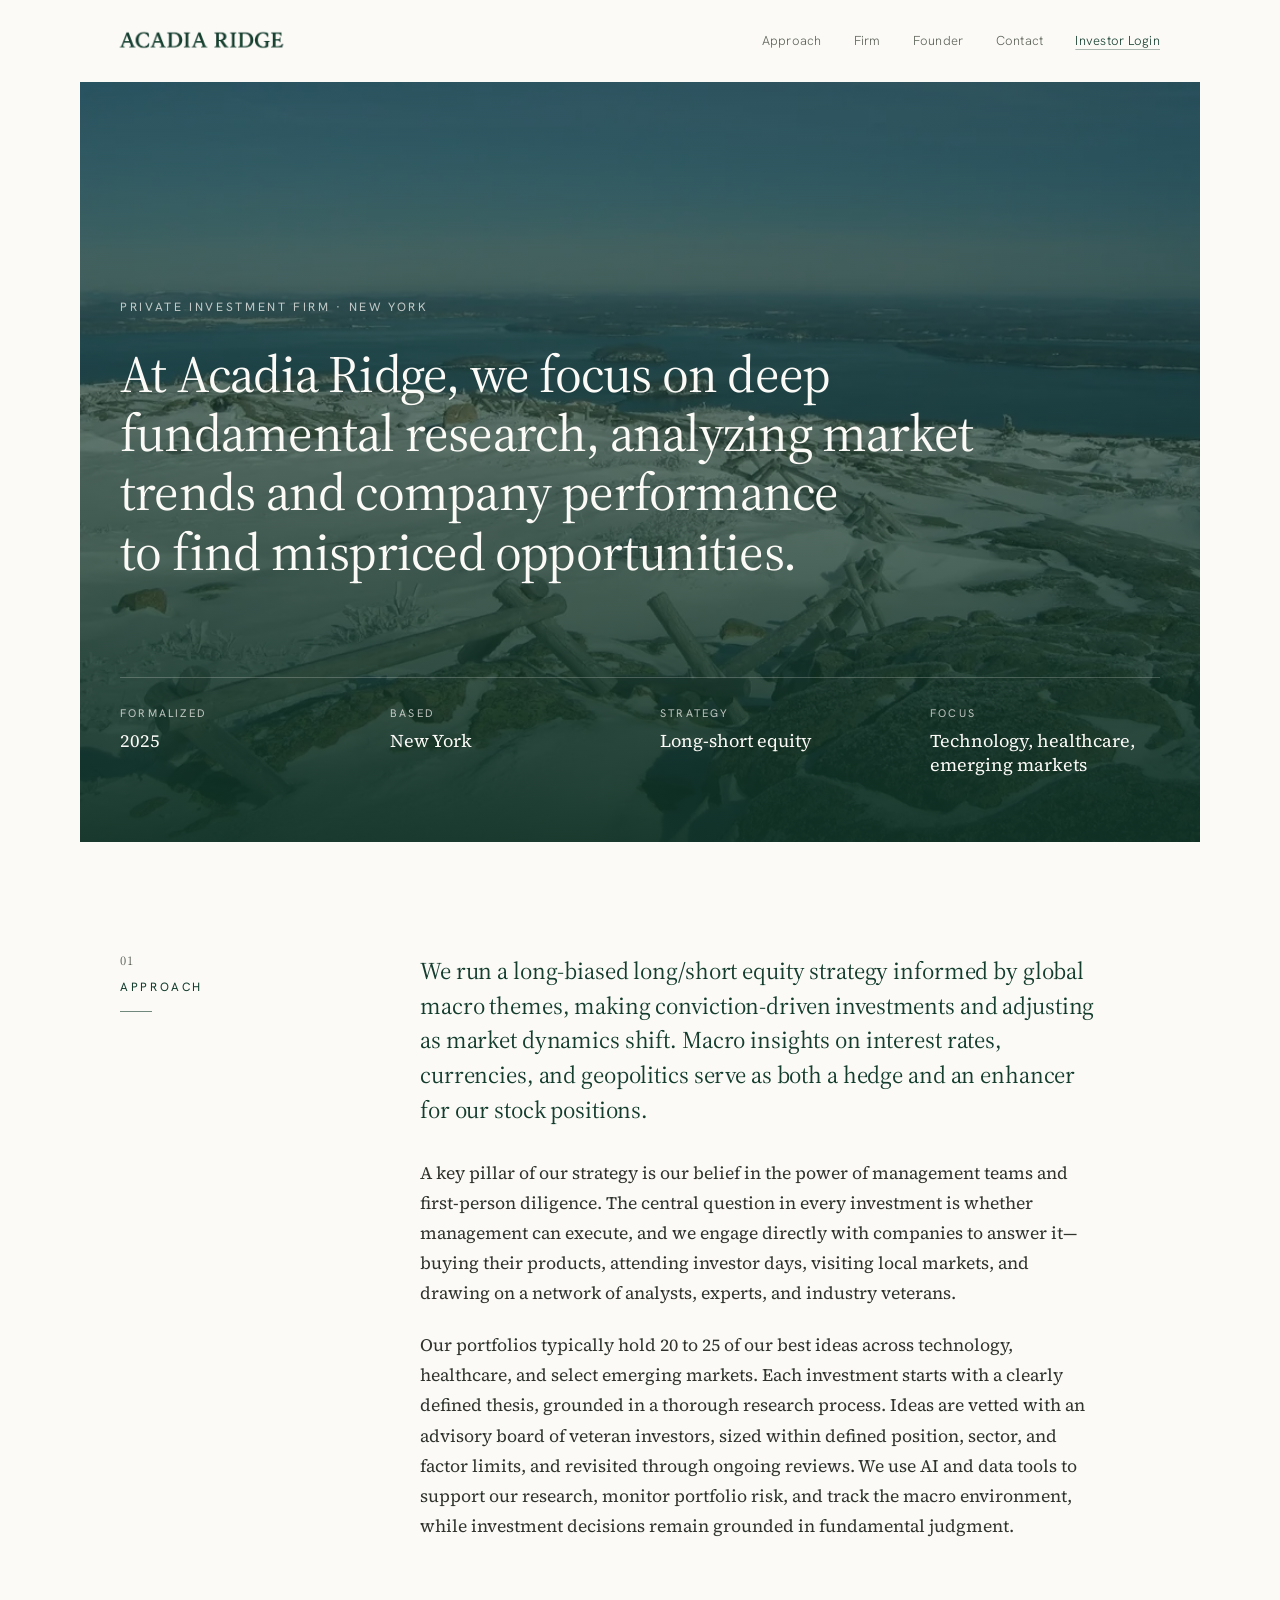
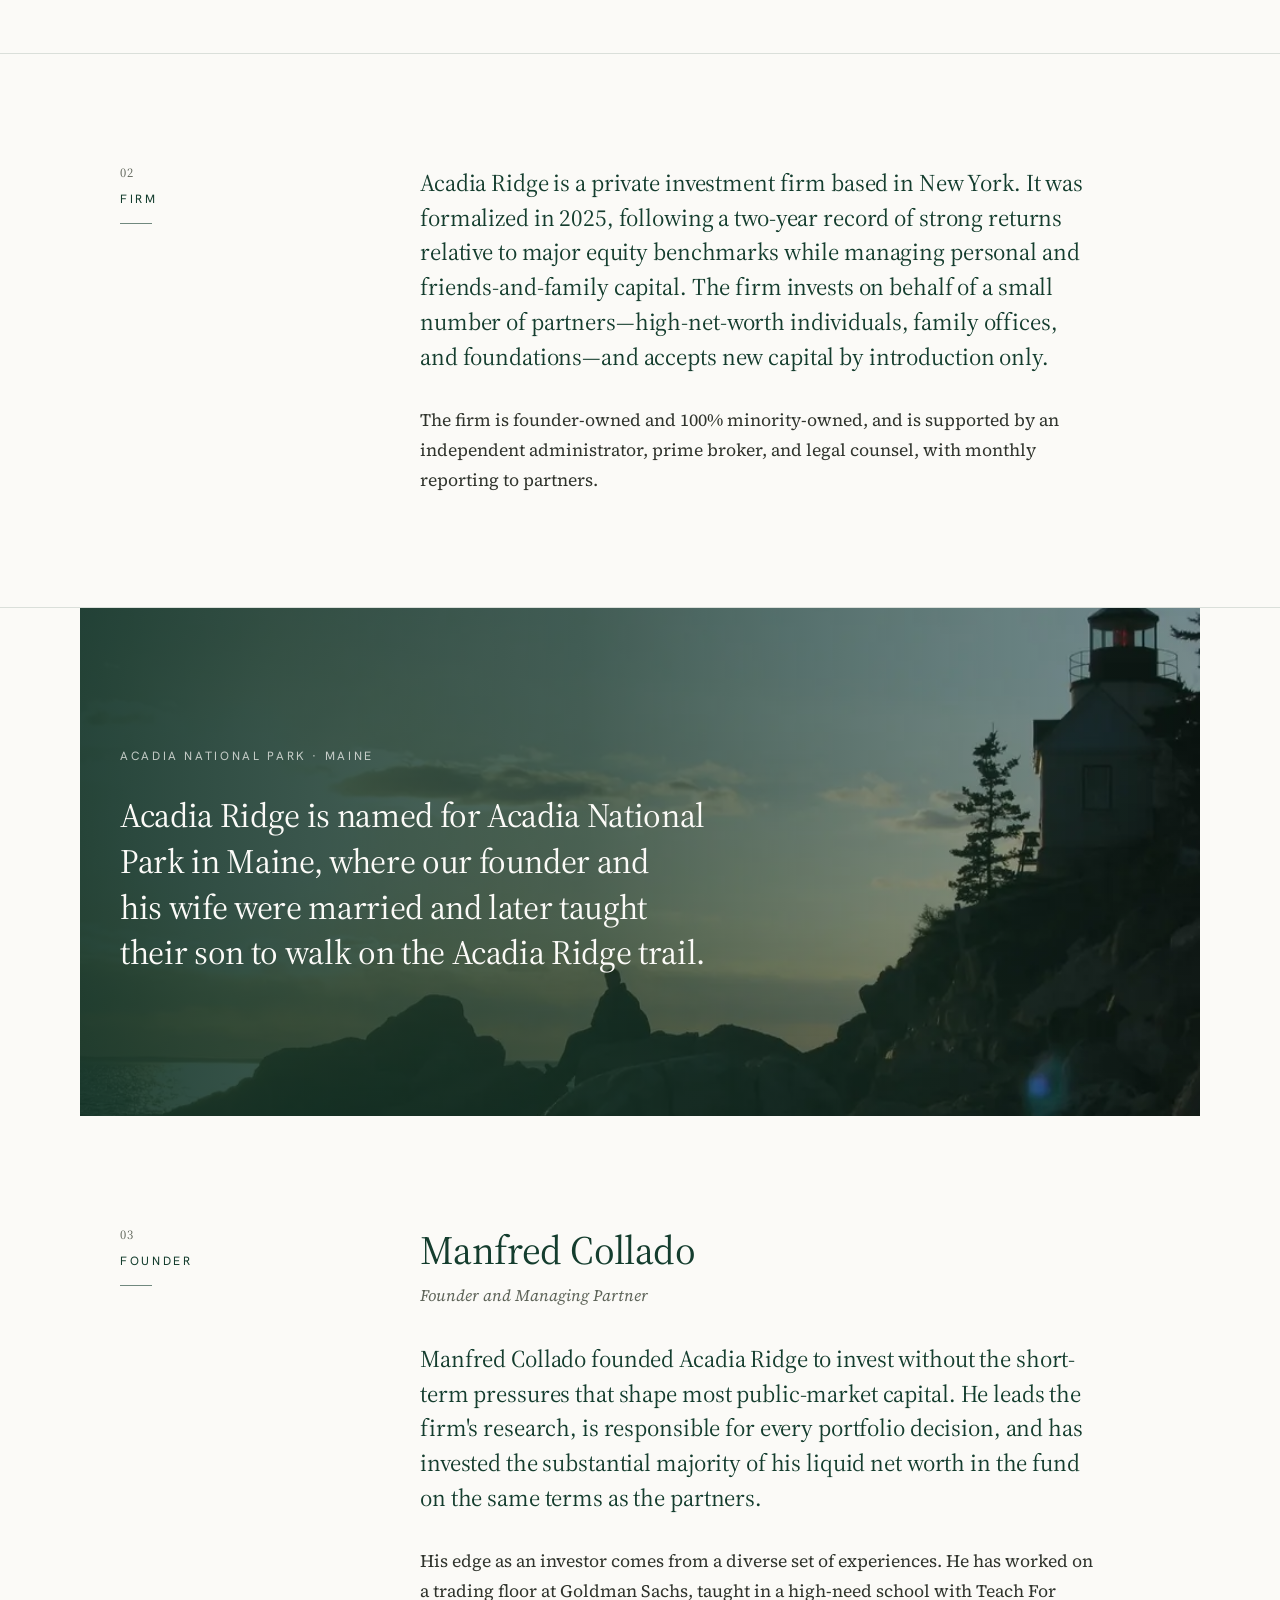
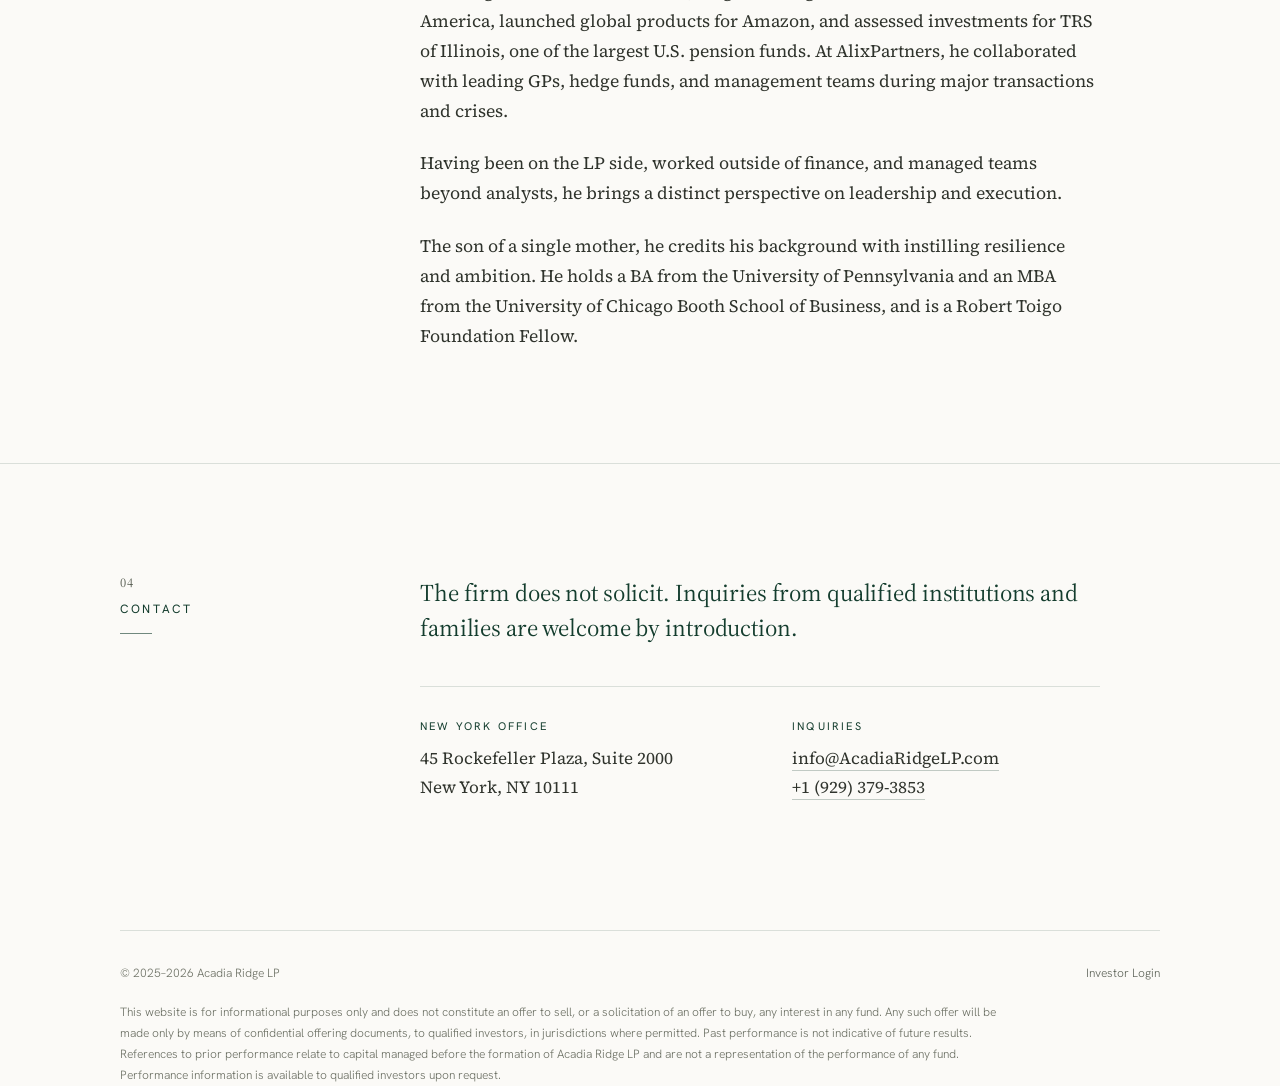
==== commit dfd9e0b7: "Add files via upload" ====
--- a/index.html
+++ b/index.html
@@ -33,7 +33,7 @@
 <link rel="preload" as="image" type="image/webp" href="assets/wordmark-380.webp" imagesrcset="assets/wordmark-380.webp 380w, assets/wordmark-570.webp 570w" imagesizes="190px">
 <link rel="preload" as="font" type="font/woff2" href="assets/fonts/acadia-serif-display-latin-400-normal.woff2" crossorigin>
 <link rel="preload" as="font" type="font/woff2" href="assets/fonts/source-serif-4-latin-400-normal.woff2" crossorigin>
-<link rel="stylesheet" href="styles.css">
+<link rel="stylesheet" href="styles.css?v=20261002">
 <script>
 (function () {
   var d = document.documentElement; d.classList.add('js');
@@ -59,7 +59,7 @@
   };
 })();
 </script>
-<script src="site.js" defer></script>
+<script src="site.js?v=20261002" defer></script>
 
 <script type="application/ld+json">
 {
--- a/styles.css
+++ b/styles.css
@@ -133,6 +133,13 @@
 .button { align-self: flex-start; display: inline-flex; align-items: center; min-height: 44px; background: var(--green); color: var(--cream); padding: 13px 34px; font: 400 13px var(--sans); text-decoration: none; }
 .button:hover { color: var(--cream); background: var(--green-deep); }
 
+/* Large screens: keep photo panels to the page width so images stay sharp */
+@media (min-width: 1200px) {
+  .hero, .namesake { max-width: var(--max); margin-left: auto; margin-right: auto; }
+  .namesake { margin-top: 0; }
+  .hero-inner { min-height: min(calc(100vh - 82px), 760px); }
+}
+
 /* Subtle reveal on scroll */
 @media (prefers-reduced-motion: no-preference) {
   html { scroll-behavior: smooth; }
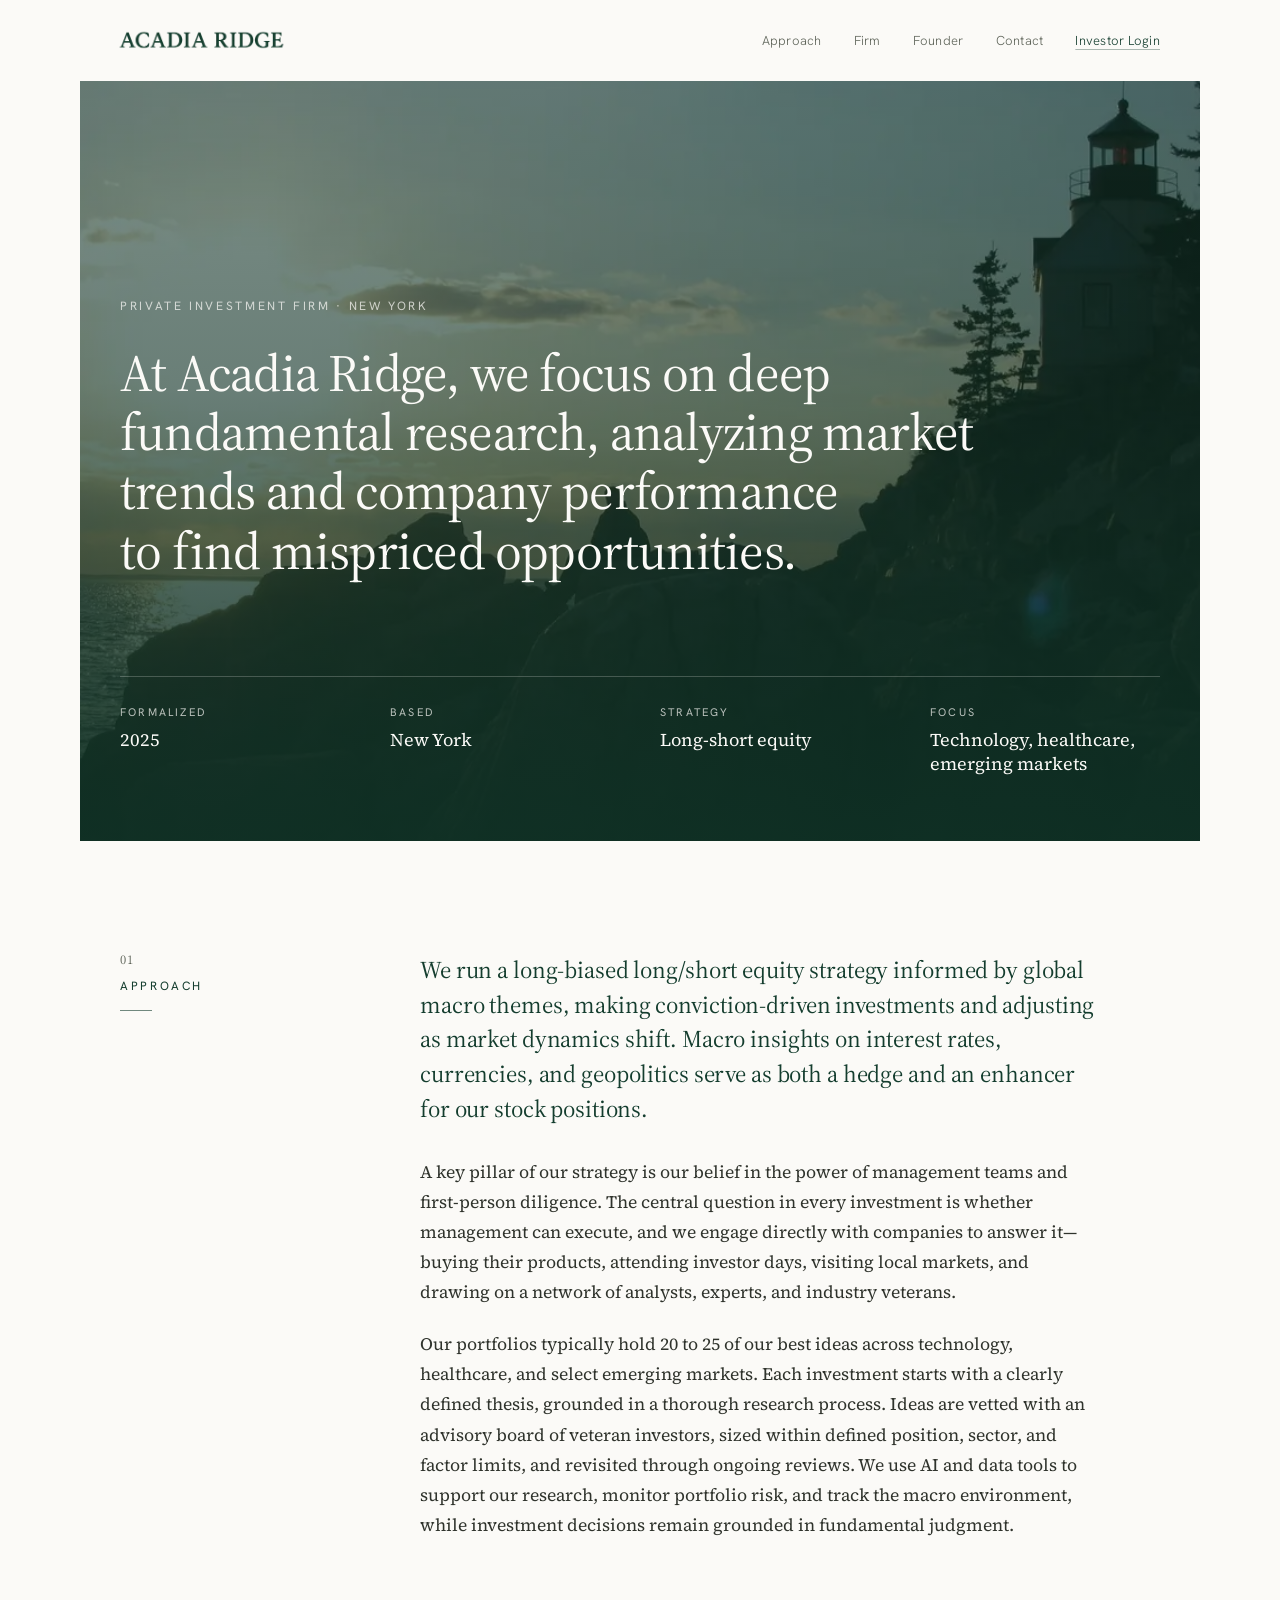
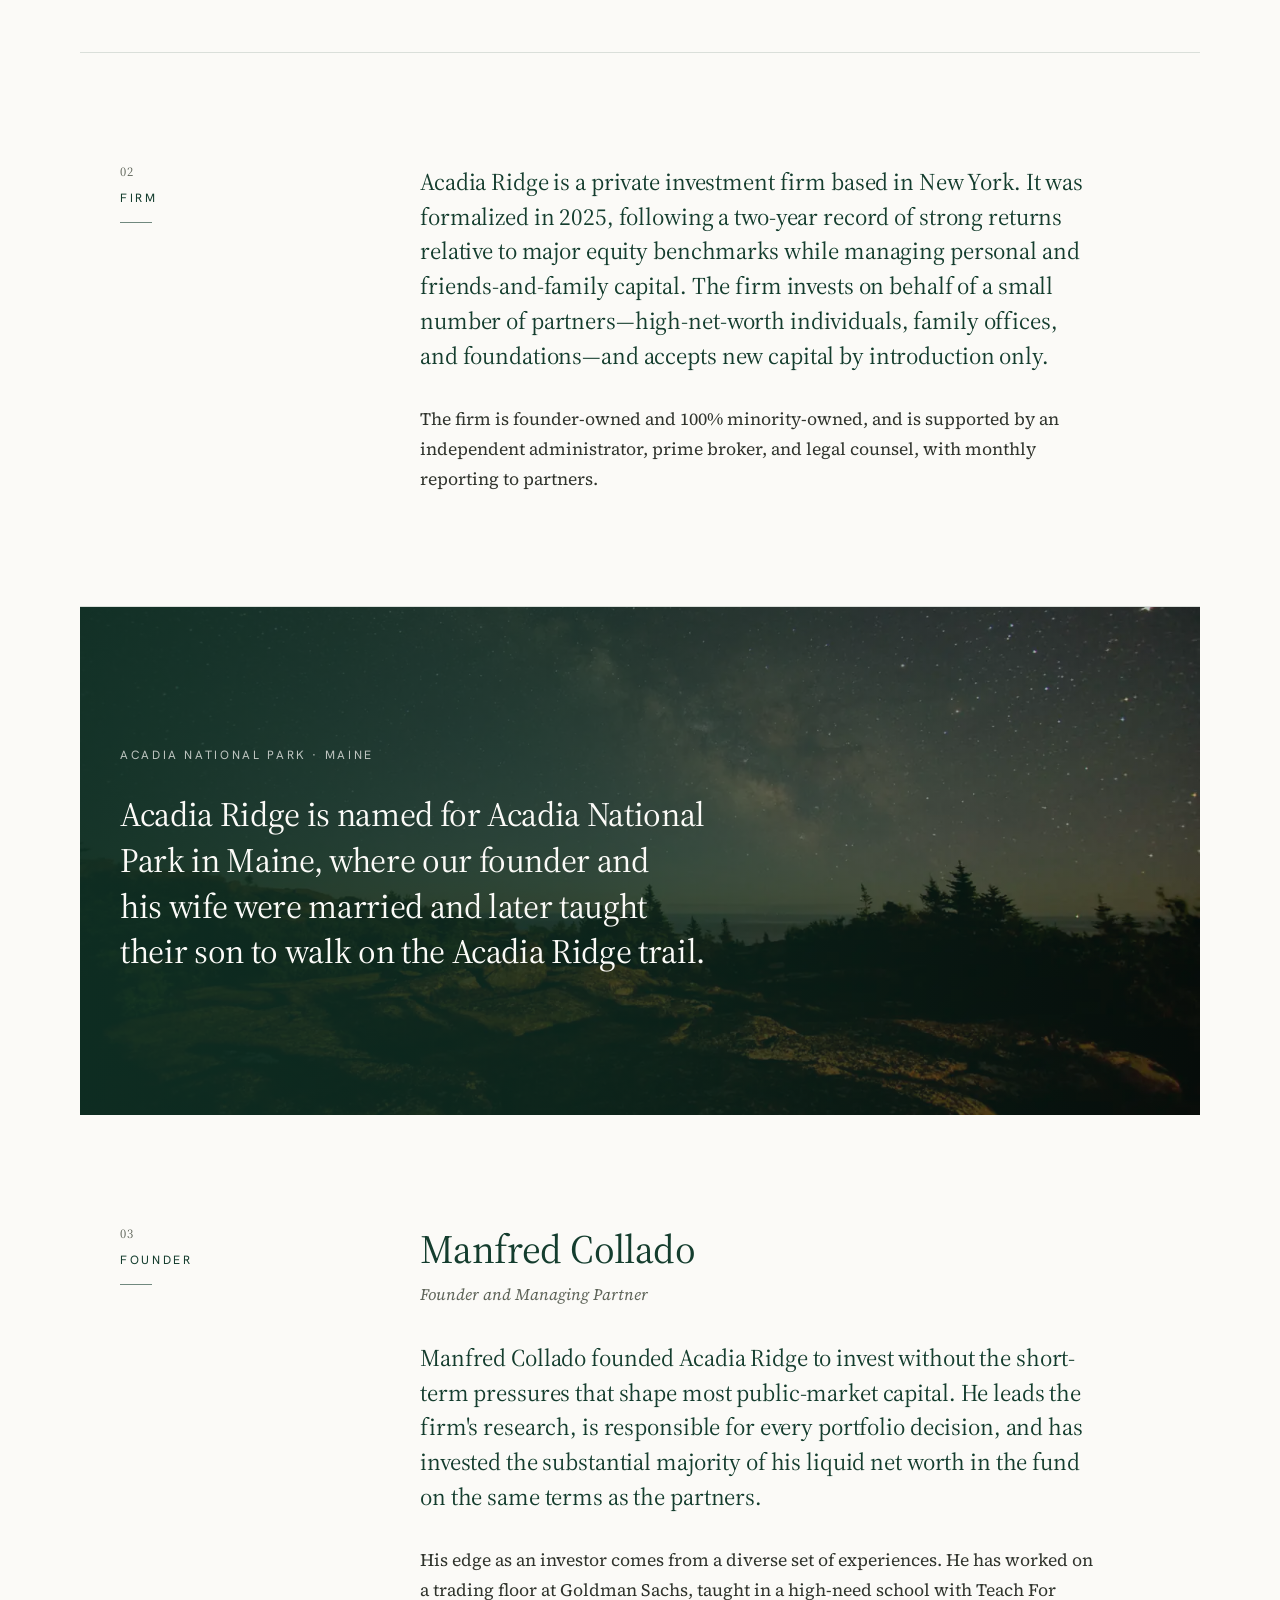
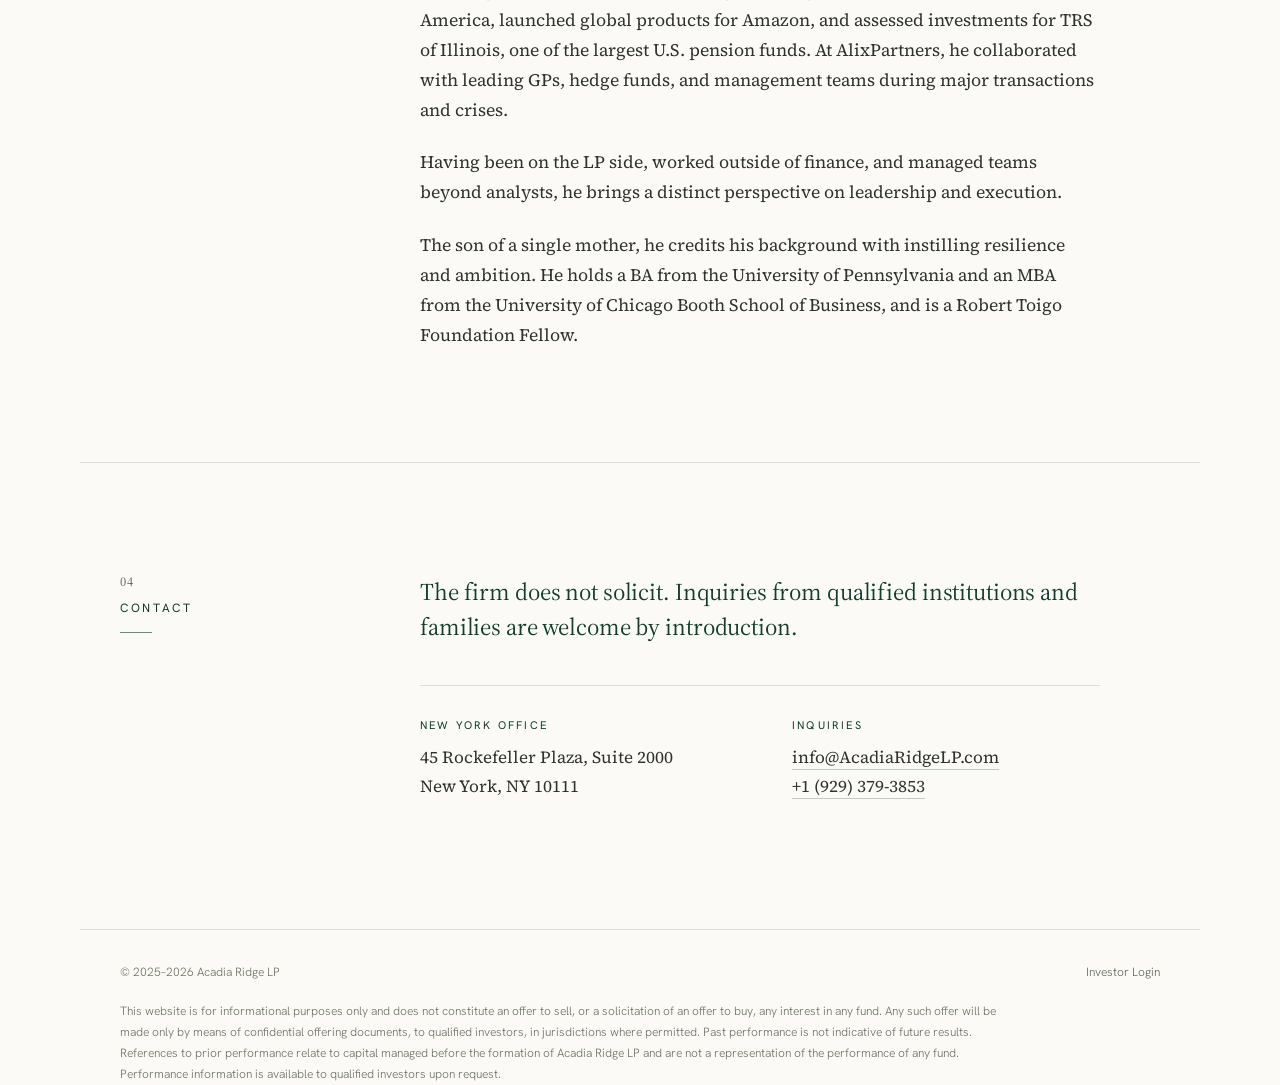
==== commit 3f8c5bc7: "Add files via upload" ====
--- a/index.html
+++ b/index.html
@@ -33,7 +33,7 @@
 <link rel="preload" as="image" type="image/webp" href="assets/wordmark-380.webp" imagesrcset="assets/wordmark-380.webp 380w, assets/wordmark-570.webp 570w" imagesizes="190px">
 <link rel="preload" as="font" type="font/woff2" href="assets/fonts/acadia-serif-display-latin-400-normal.woff2" crossorigin>
 <link rel="preload" as="font" type="font/woff2" href="assets/fonts/source-serif-4-latin-400-normal.woff2" crossorigin>
-<link rel="stylesheet" href="styles.css?v=20261002">
+<link rel="stylesheet" href="styles.css?v=20261003">
 <script>
 (function () {
   var d = document.documentElement; d.classList.add('js');
@@ -59,7 +59,7 @@
   };
 })();
 </script>
-<script src="site.js?v=20261002" defer></script>
+<script src="site.js?v=20261003" defer></script>
 
 <script type="application/ld+json">
 {
--- a/styles.css
+++ b/styles.css
@@ -45,8 +45,9 @@
 .wrap { max-width: 760px; }
 
 /* Sticky header */
-.site-header { position: sticky; top: 0; z-index: 20; background: var(--cream); border-bottom: 1px solid transparent; }
-.site-header.is-scrolled { border-bottom-color: var(--rule); }
+.site-header { position: sticky; top: 0; z-index: 20; background: var(--cream); }
+.site-header::after { content: ''; position: absolute; left: 50%; bottom: 0; transform: translateX(-50%); width: min(100%, var(--max)); border-bottom: 1px solid transparent; }
+.site-header.is-scrolled::after { border-bottom-color: var(--rule); }
 .nav { position: relative; display: flex; align-items: center; justify-content: space-between; gap: 16px 24px; padding-top: 18px; padding-bottom: 18px; flex-wrap: wrap; }
 .nav .home { display: block; padding: 7px 0; }
 .wordmark { width: 190px; height: auto; display: block; margin-left: -10px; }
@@ -75,8 +76,10 @@
 .facts dd { margin: 0; font: 400 18px/1.35 var(--serif); color: var(--on-green); }
 
 /* Content blocks */
-.block { padding: 112px 0; border-bottom: 1px solid var(--rule); }
-.block.contact { border-bottom: 0; padding-bottom: 128px; }
+.block > .container { padding-top: 112px; padding-bottom: 112px; }
+.block::after { content: ''; display: block; max-width: var(--max); margin: 0 auto; border-bottom: 1px solid var(--rule); }
+.block.contact::after { display: none; }
+.block.contact > .container { padding-bottom: 128px; }
 .grid { display: grid; grid-template-columns: 220px minmax(0, 680px); column-gap: 80px; align-items: start; }
 .side { position: sticky; top: 104px; }
 .num { font: 400 13px/1 var(--display); color: var(--muted); margin: 0 0 14px; letter-spacing: 0.04em; }
@@ -114,7 +117,7 @@
 
 /* Footer */
 footer { padding-top: 0; padding-bottom: 48px; font: 300 12px/1.75 var(--sans); color: var(--faint); }
-footer::before { content: ''; display: block; border-top: 1px solid var(--rule); margin-bottom: 32px; }
+footer::before { content: ''; display: block; border-top: 1px solid var(--rule); margin: 0 calc(-1 * var(--gutter)) 32px; }
 footer .row { display: flex; justify-content: space-between; gap: 24px; flex-wrap: wrap; margin-bottom: 18px; }
 footer a { color: var(--muted); text-decoration: none; }
 footer a:hover { color: var(--green); }
@@ -170,8 +173,8 @@
   .hero-statement { font-size: 32px; line-height: 1.2; }
   .facts { margin-top: 56px; gap: 22px 24px; padding-top: 24px; }
   .facts dd { font-size: 16px; }
-  .block { padding: 72px 0; }
-  .block.contact { padding-bottom: 88px; }
+  .block > .container { padding-top: 72px; padding-bottom: 72px; }
+  .block.contact > .container { padding-bottom: 88px; }
   .grid { grid-template-columns: 1fr; row-gap: 28px; }
   .side { position: static; display: flex; align-items: baseline; gap: 14px; }
   .side::after { display: none; }
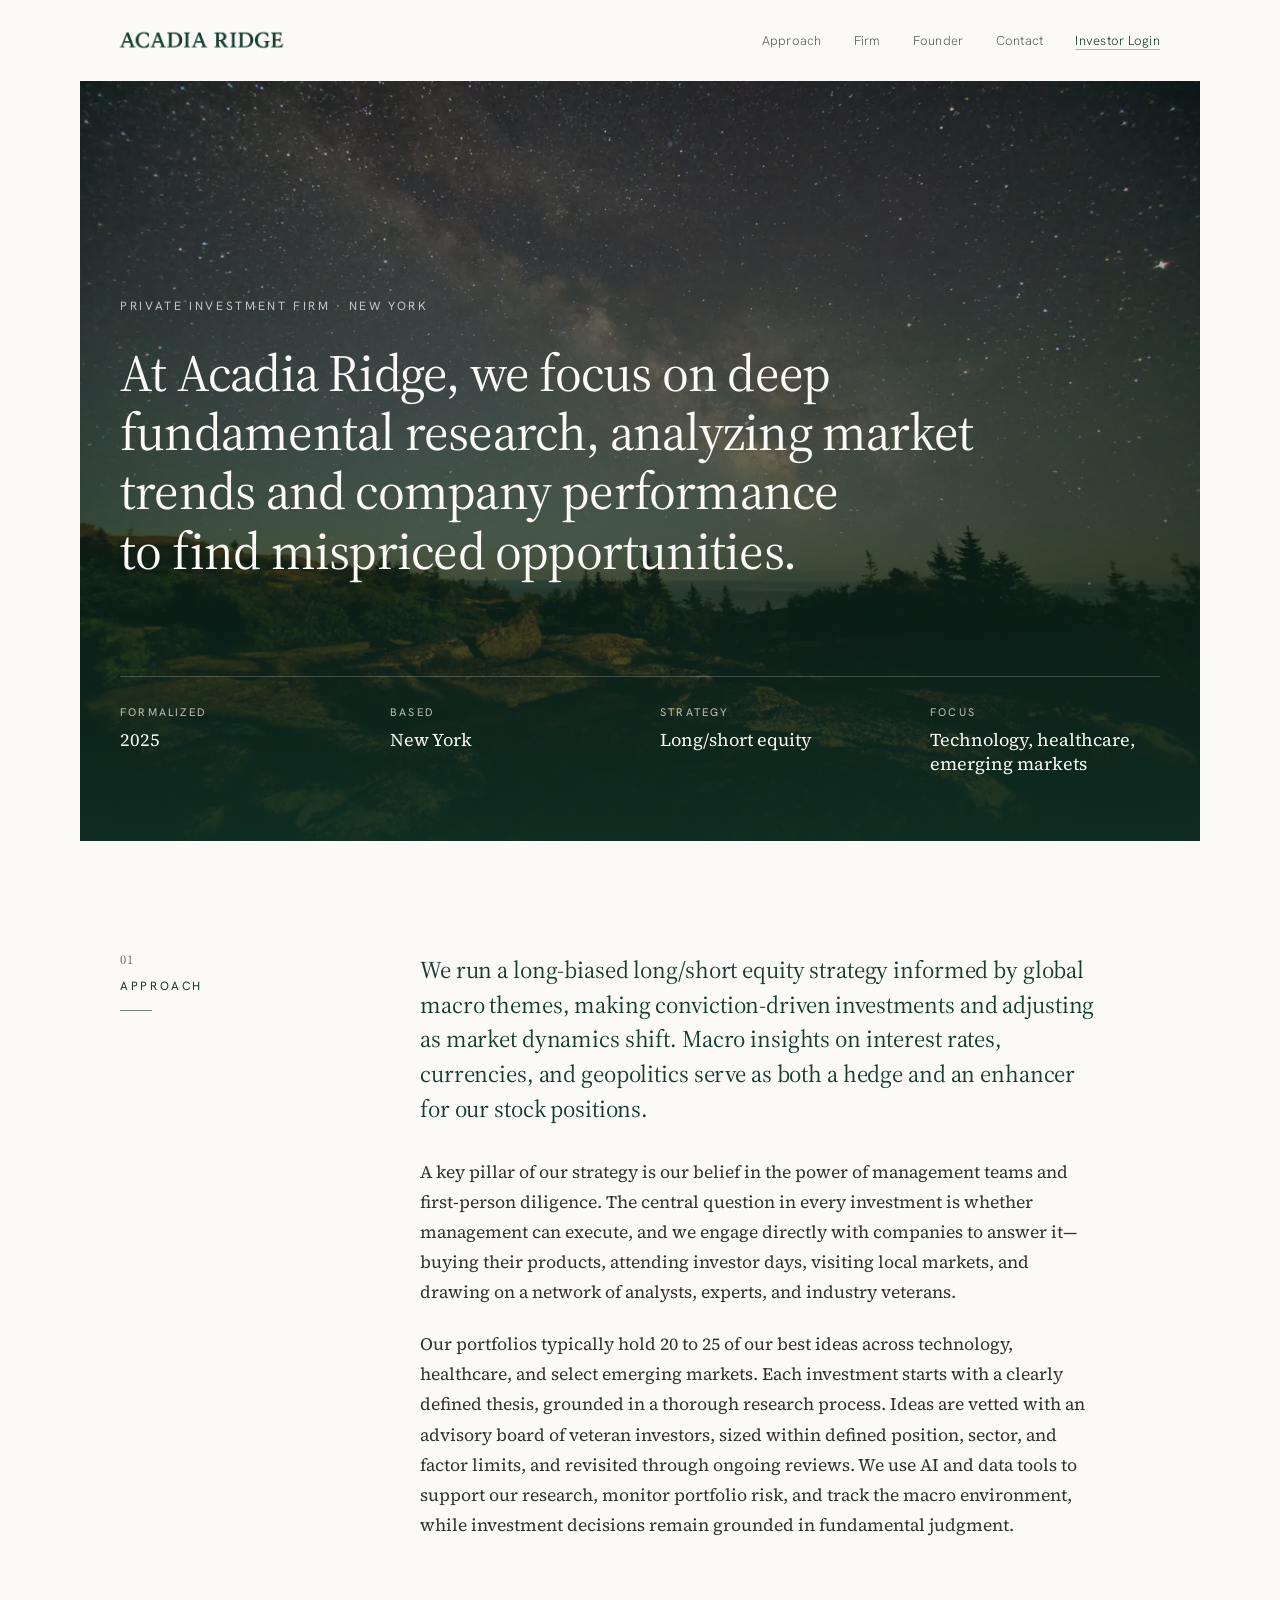
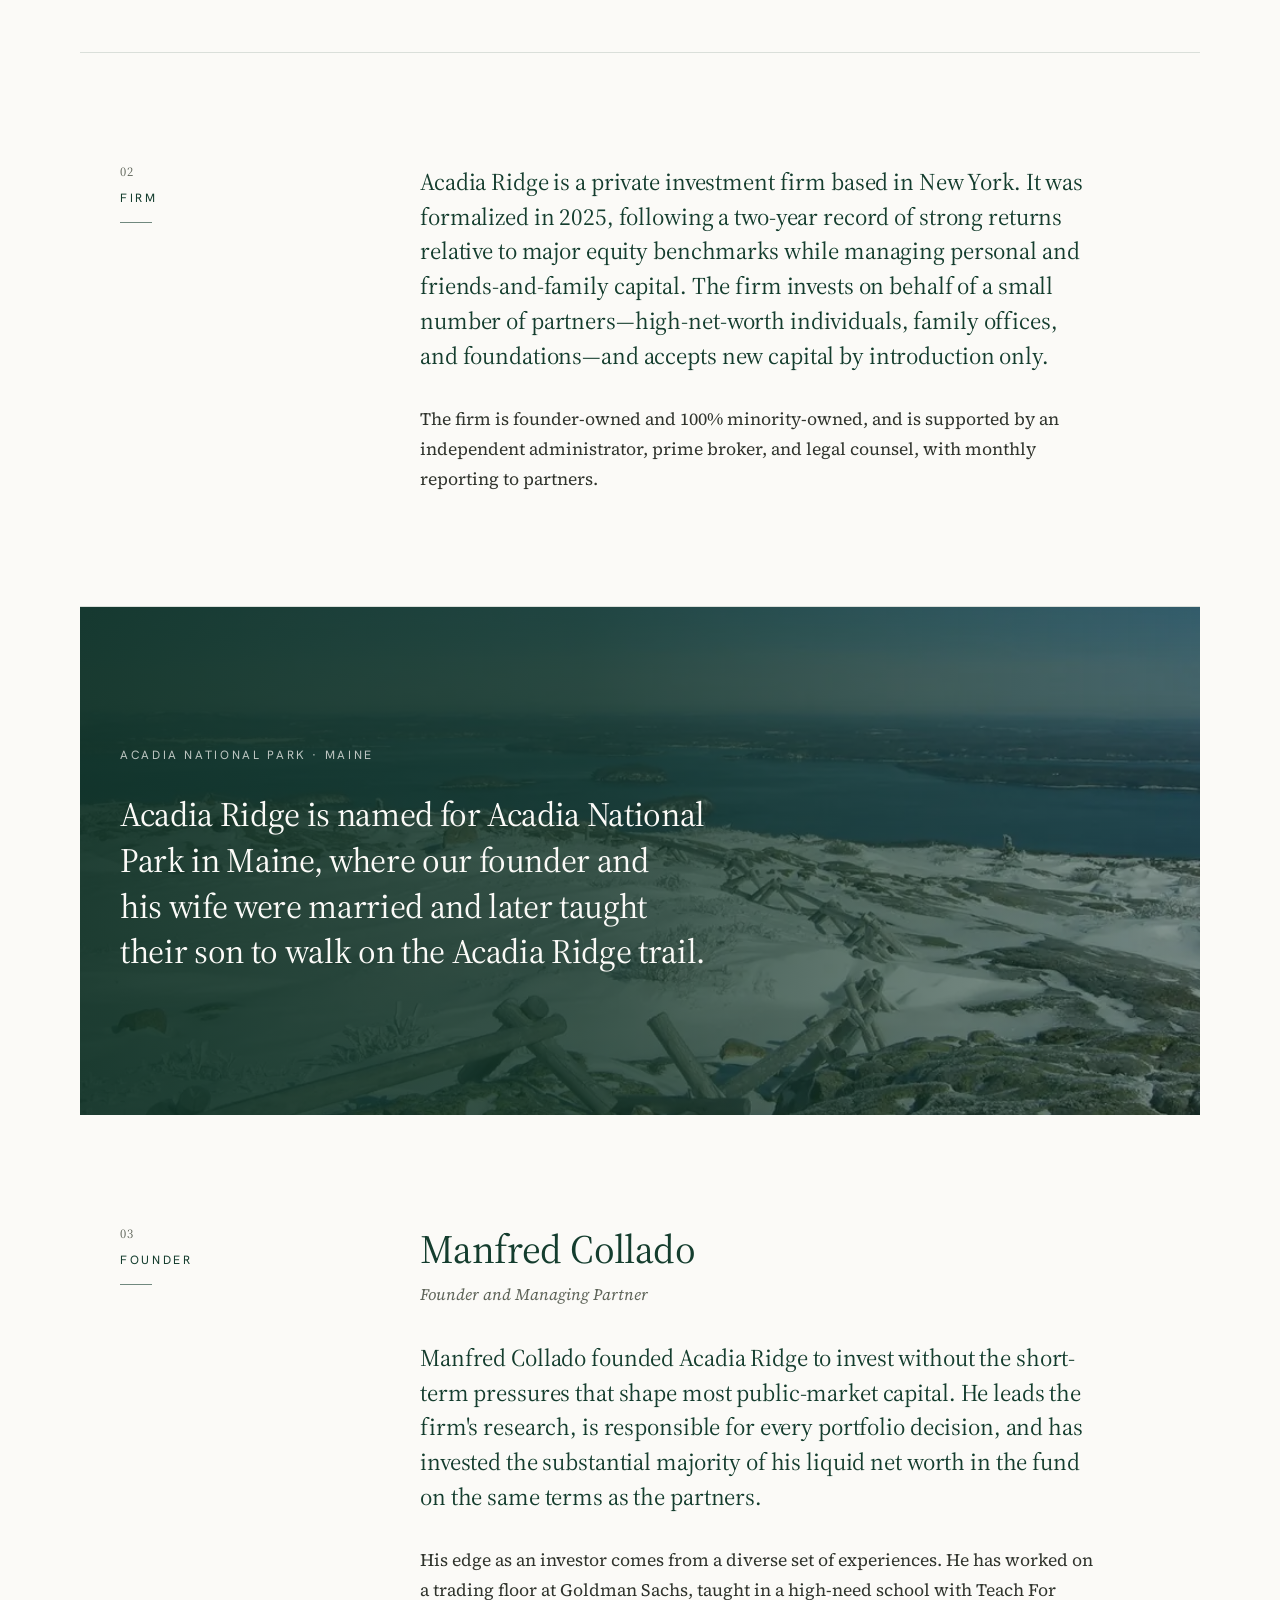
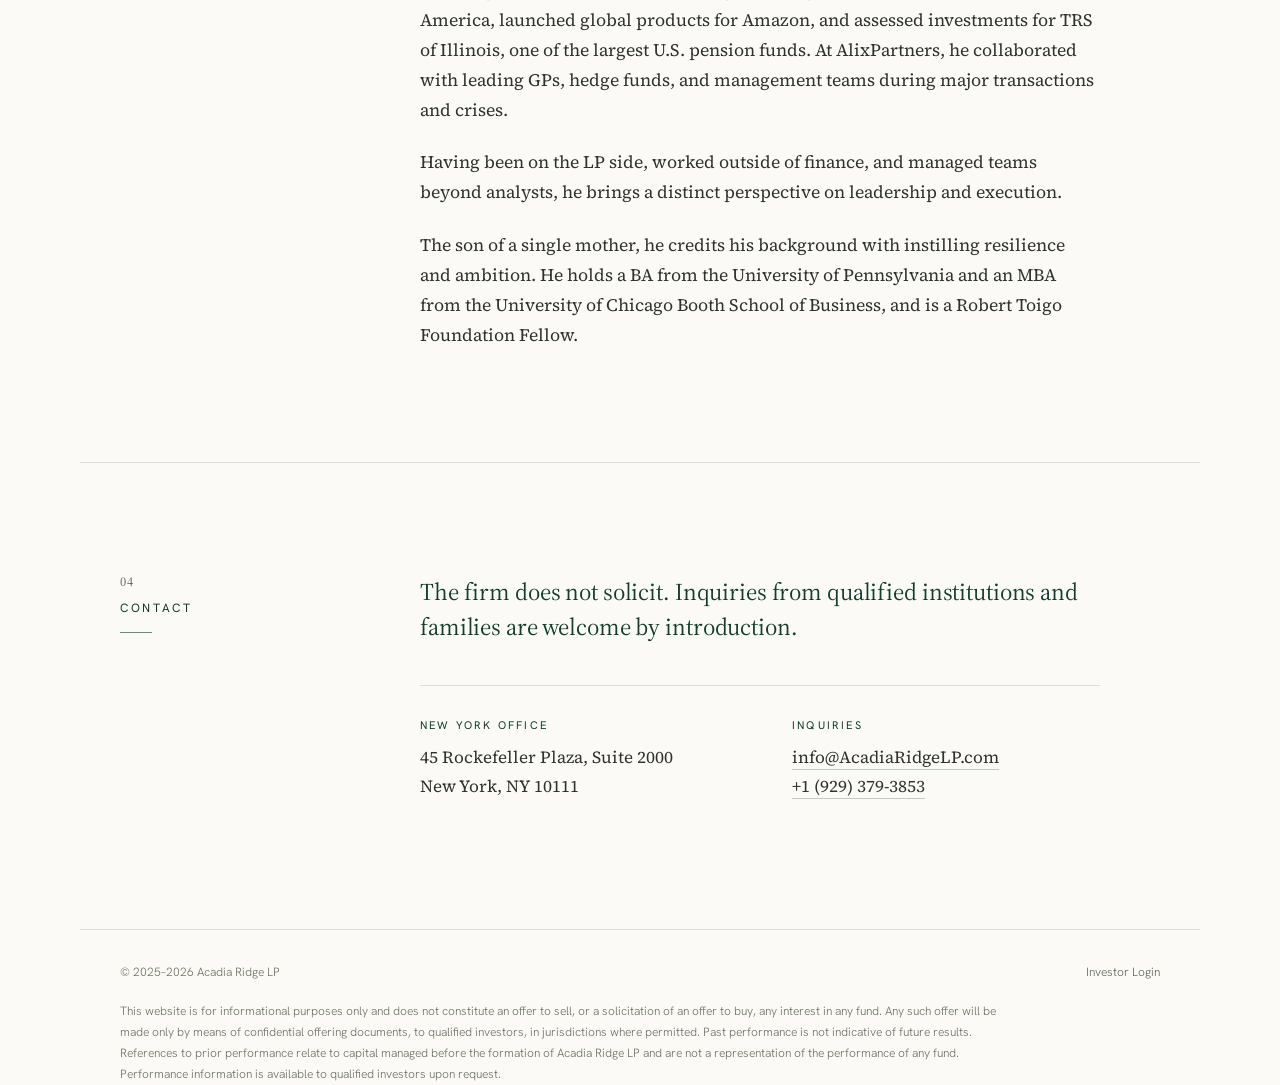
==== commit 55560989: "Add files via upload" ====
--- a/index.html
+++ b/index.html
@@ -4,7 +4,7 @@
 <meta charset="utf-8">
 <meta name="viewport" content="width=device-width, initial-scale=1">
 <title>Acadia Ridge LP — Private Investment Firm, New York</title>
-<meta name="description" content="A New York private investment firm running a long-biased, research-driven equity strategy focused on technology, healthcare, and select emerging markets.">
+<meta name="description" content="A New York private investment firm running a research-driven long/short equity strategy focused on technology, healthcare, and select emerging markets.">
 <link rel="canonical" href="https://acadiaridgelp.com/">
 <meta name="robots" content="index, follow">
 <meta name="theme-color" content="#fbfaf7">
@@ -13,7 +13,7 @@
 <meta property="og:type" content="website">
 <meta property="og:site_name" content="Acadia Ridge LP">
 <meta property="og:title" content="Acadia Ridge LP">
-<meta property="og:description" content="A New York private investment firm running a long-biased, research-driven equity strategy focused on technology, healthcare, and select emerging markets.">
+<meta property="og:description" content="A New York private investment firm running a research-driven long/short equity strategy focused on technology, healthcare, and select emerging markets.">
 <meta property="og:url" content="https://acadiaridgelp.com/">
 <meta property="og:image" content="https://acadiaridgelp.com/assets/og-image.jpg">
 <meta property="og:image:width" content="1200">
@@ -22,7 +22,7 @@
 <meta property="og:locale" content="en_US">
 <meta name="twitter:card" content="summary_large_image">
 <meta name="twitter:title" content="Acadia Ridge LP">
-<meta name="twitter:description" content="A New York private investment firm running a long-biased, research-driven equity strategy focused on technology, healthcare, and select emerging markets.">
+<meta name="twitter:description" content="A New York private investment firm running a research-driven long/short equity strategy focused on technology, healthcare, and select emerging markets.">
 <meta name="twitter:image" content="https://acadiaridgelp.com/assets/og-image.jpg">
 
 <link rel="icon" href="favicon.ico" sizes="48x48">
@@ -71,7 +71,7 @@
   "url": "https://acadiaridgelp.com/",
   "logo": "https://acadiaridgelp.com/assets/icon-512.png",
   "image": "https://acadiaridgelp.com/assets/og-image.jpg",
-  "description": "Acadia Ridge is a New York private investment firm running a long-biased, research-driven equity strategy focused on technology, healthcare, and select emerging markets.",
+  "description": "Acadia Ridge is a New York private investment firm running a research-driven long/short equity strategy focused on technology, healthcare, and select emerging markets.",
   "foundingDate": "2025",
   "email": "info@acadiaridgelp.com",
   "telephone": "+1-929-379-3853",
@@ -130,7 +130,7 @@
         <dl class="facts">
           <div><dt>Formalized</dt><dd>2025</dd></div>
           <div><dt>Based</dt><dd>New York</dd></div>
-          <div><dt>Strategy</dt><dd>Long-short equity</dd></div>
+          <div><dt>Strategy</dt><dd>Long/short equity</dd></div>
           <div><dt>Focus</dt><dd>Technology, healthcare, emerging markets</dd></div>
         </dl>
       </div>
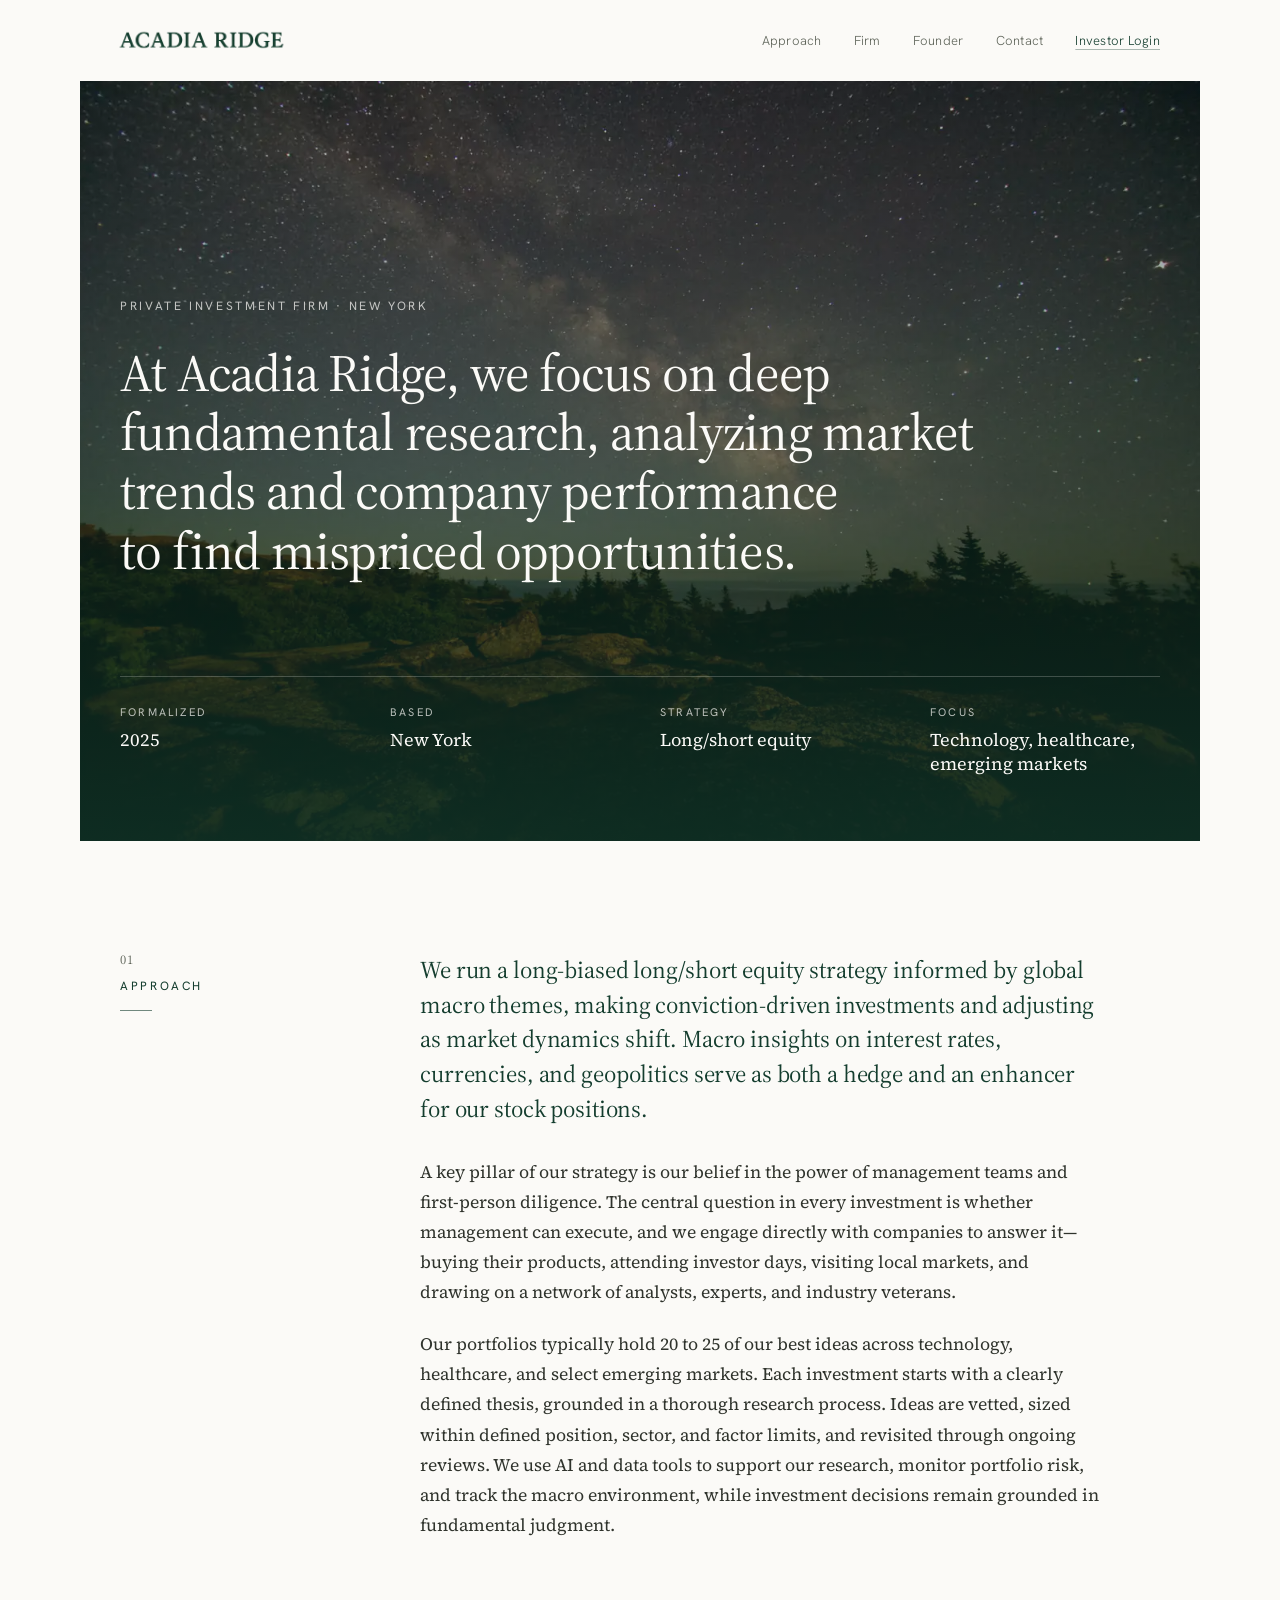
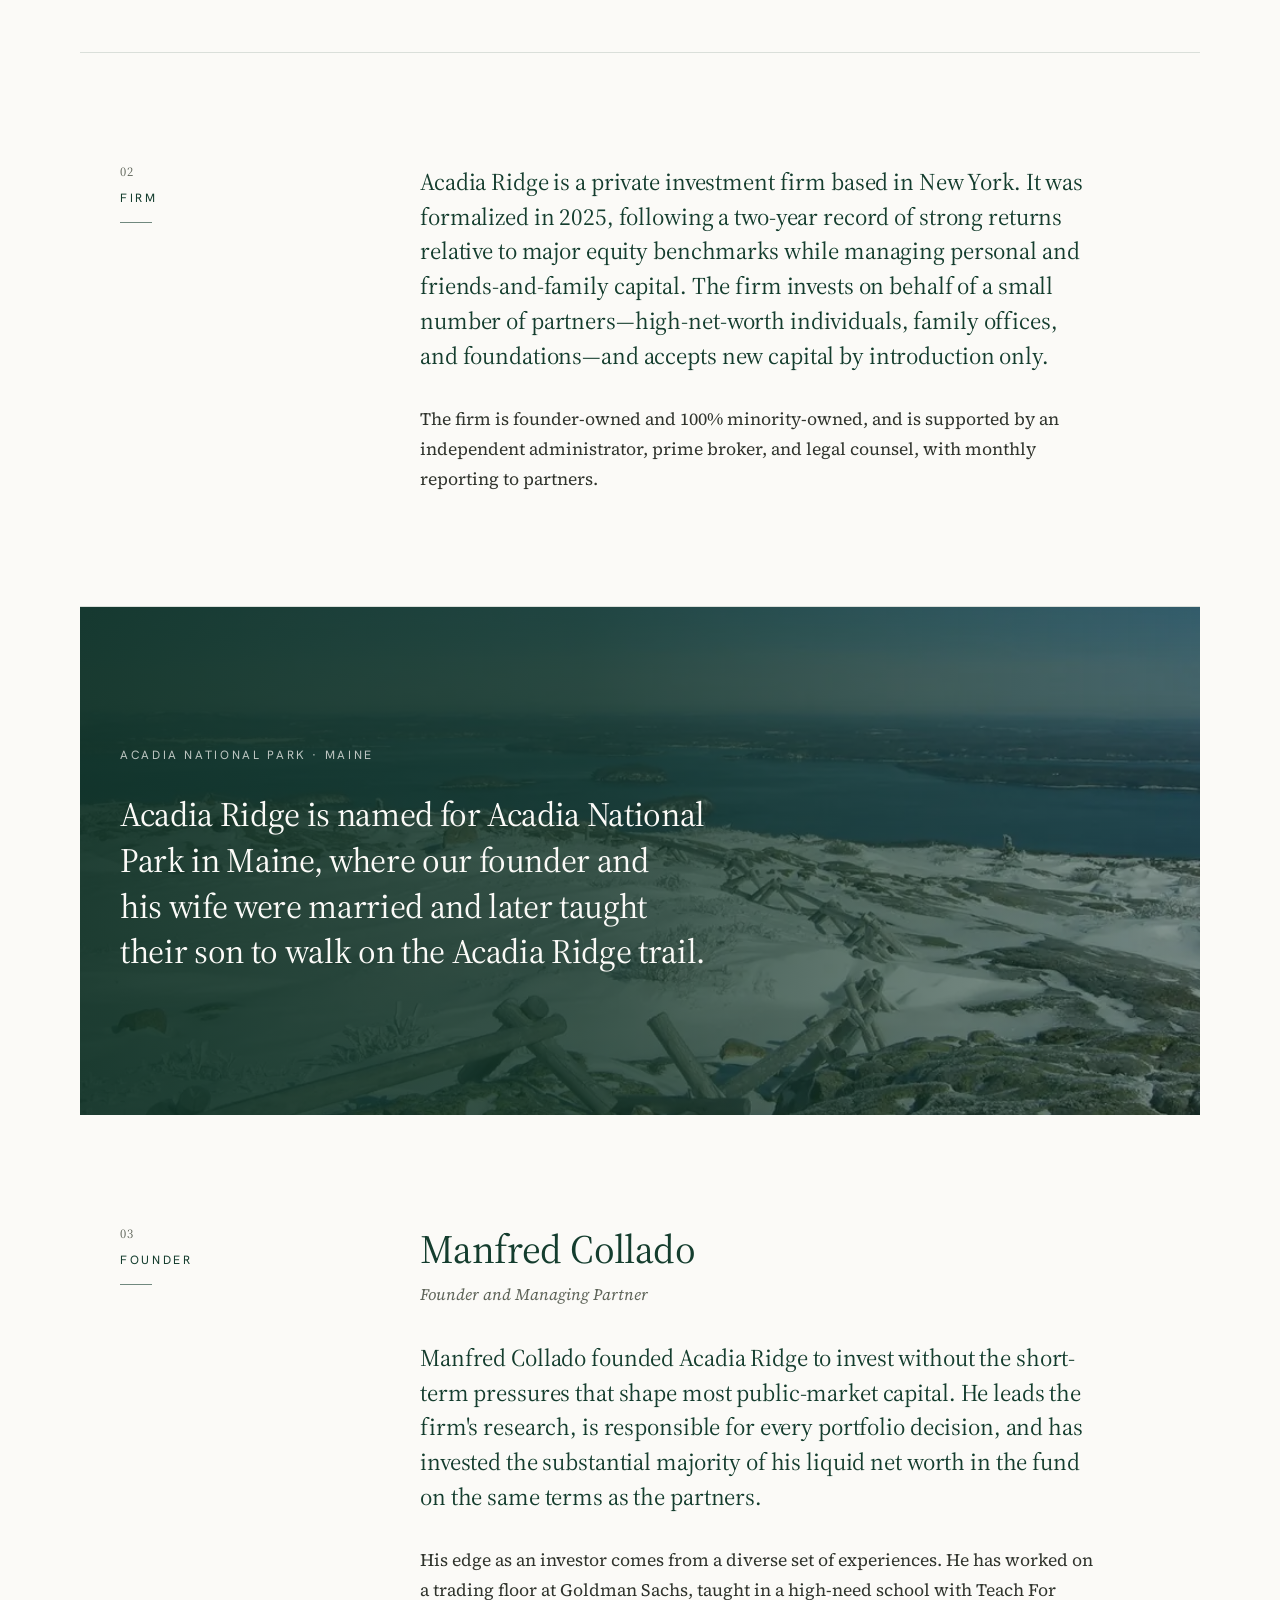
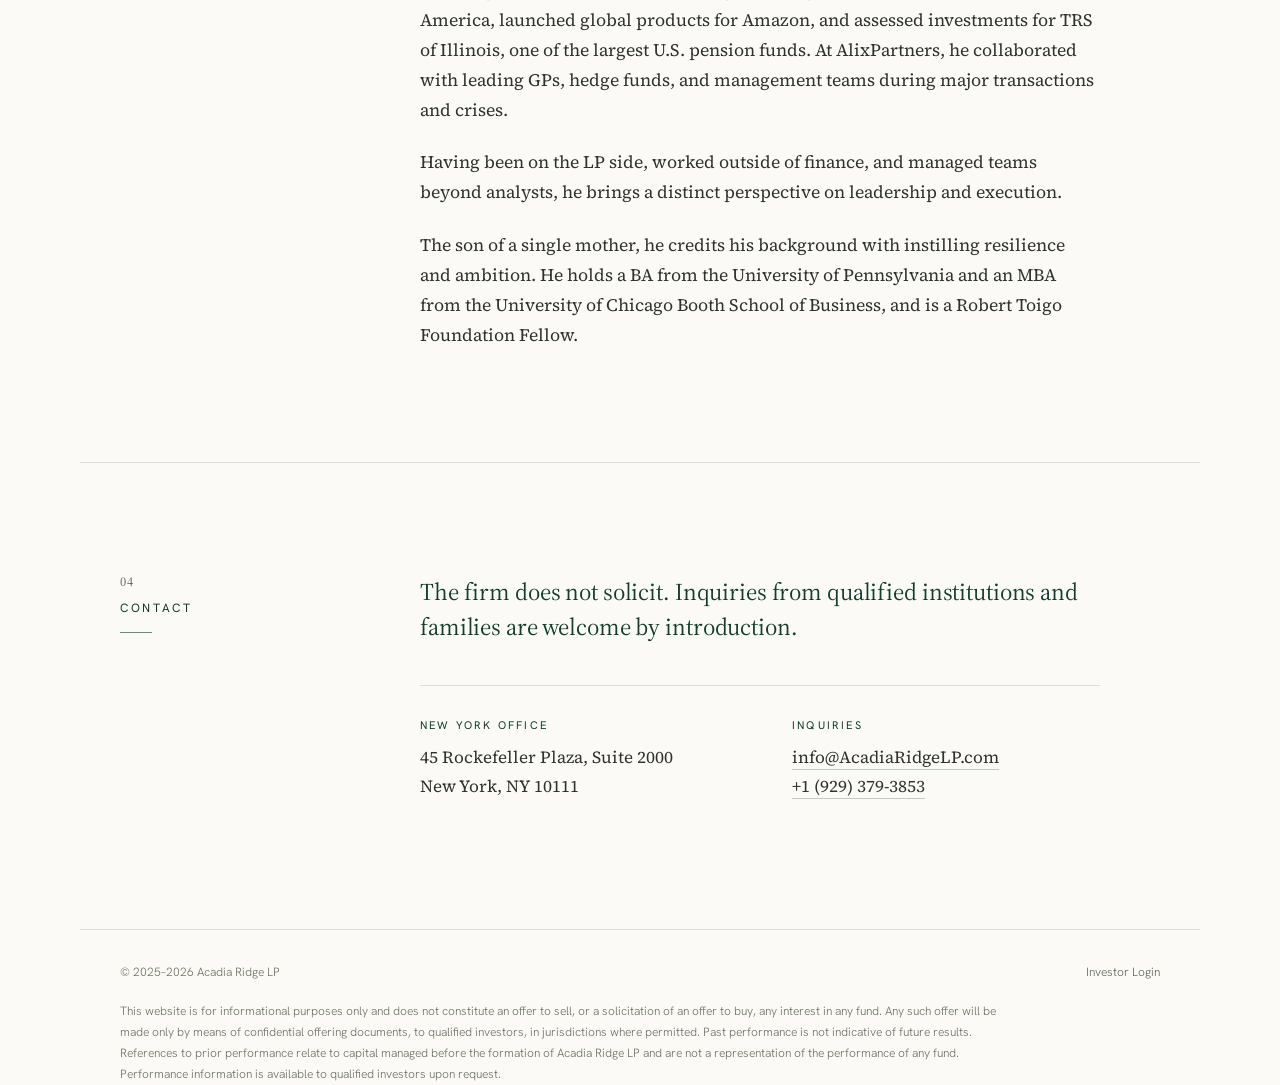
==== commit f044ecf0: "Update index.html" ====
--- a/index.html
+++ b/index.html
@@ -142,7 +142,7 @@
         <div class="body reveal">
           <p class="intro">We run a long-biased long/short equity strategy informed by global macro themes, making conviction-driven investments and adjusting as market dynamics shift. Macro insights on interest rates, currencies, and geopolitics serve as both a hedge and an enhancer for our stock positions.</p>
           <p>A key pillar of our strategy is our belief in the power of management teams and first-person diligence. The central question in every investment is whether management can execute, and we engage directly with companies to answer it—buying their products, attending investor days, visiting local markets, and drawing on a network of analysts, experts, and industry veterans.</p>
-          <p>Our portfolios typically hold 20 to 25 of our best ideas across technology, healthcare, and select emerging markets. Each investment starts with a clearly defined thesis, grounded in a thorough research process. Ideas are vetted with an advisory board of veteran investors, sized within defined position, sector, and factor limits, and revisited through ongoing reviews. We use AI and data tools to support our research, monitor portfolio risk, and track the macro environment, while investment decisions remain grounded in fundamental judgment.</p>
+          <p>Our portfolios typically hold 20 to 25 of our best ideas across technology, healthcare, and select emerging markets. Each investment starts with a clearly defined thesis, grounded in a thorough research process. Ideas are vetted, sized within defined position, sector, and factor limits, and revisited through ongoing reviews. We use AI and data tools to support our research, monitor portfolio risk, and track the macro environment, while investment decisions remain grounded in fundamental judgment.</p>
         </div>
       </div>
     </section>
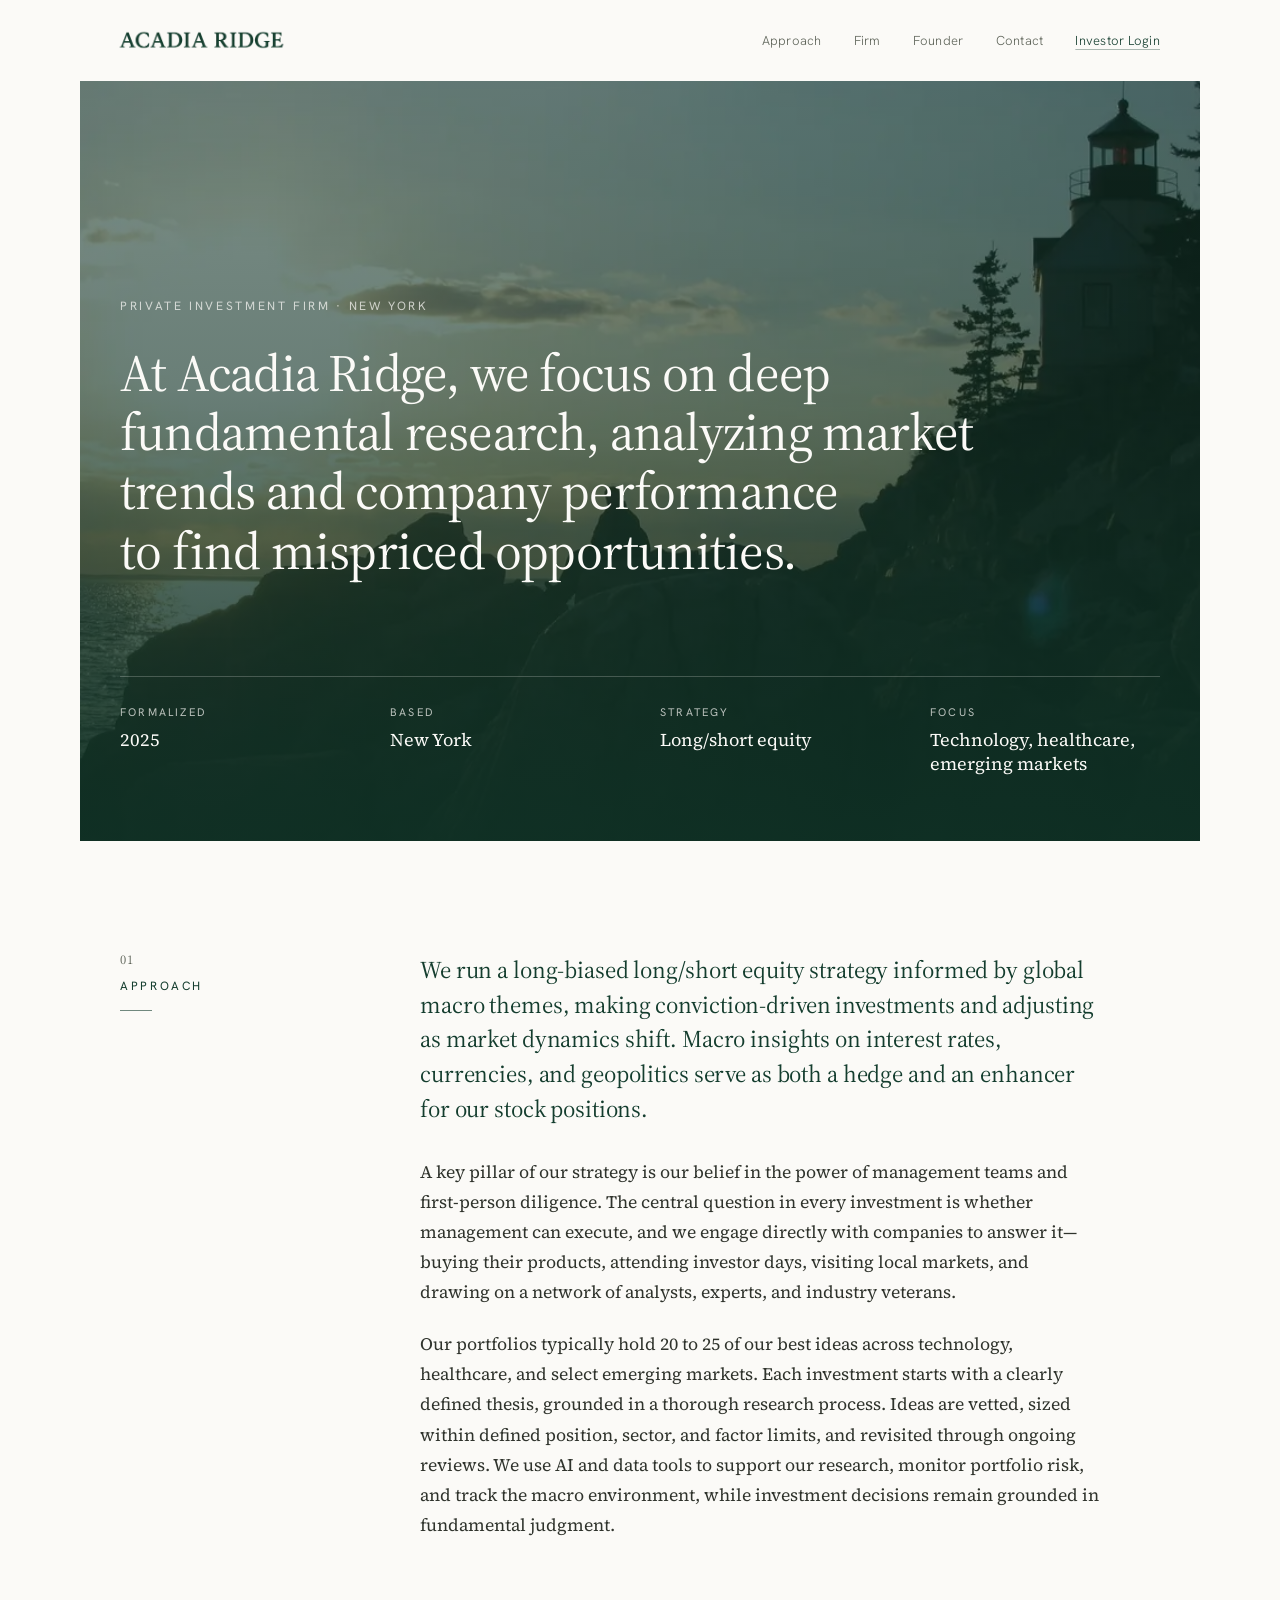
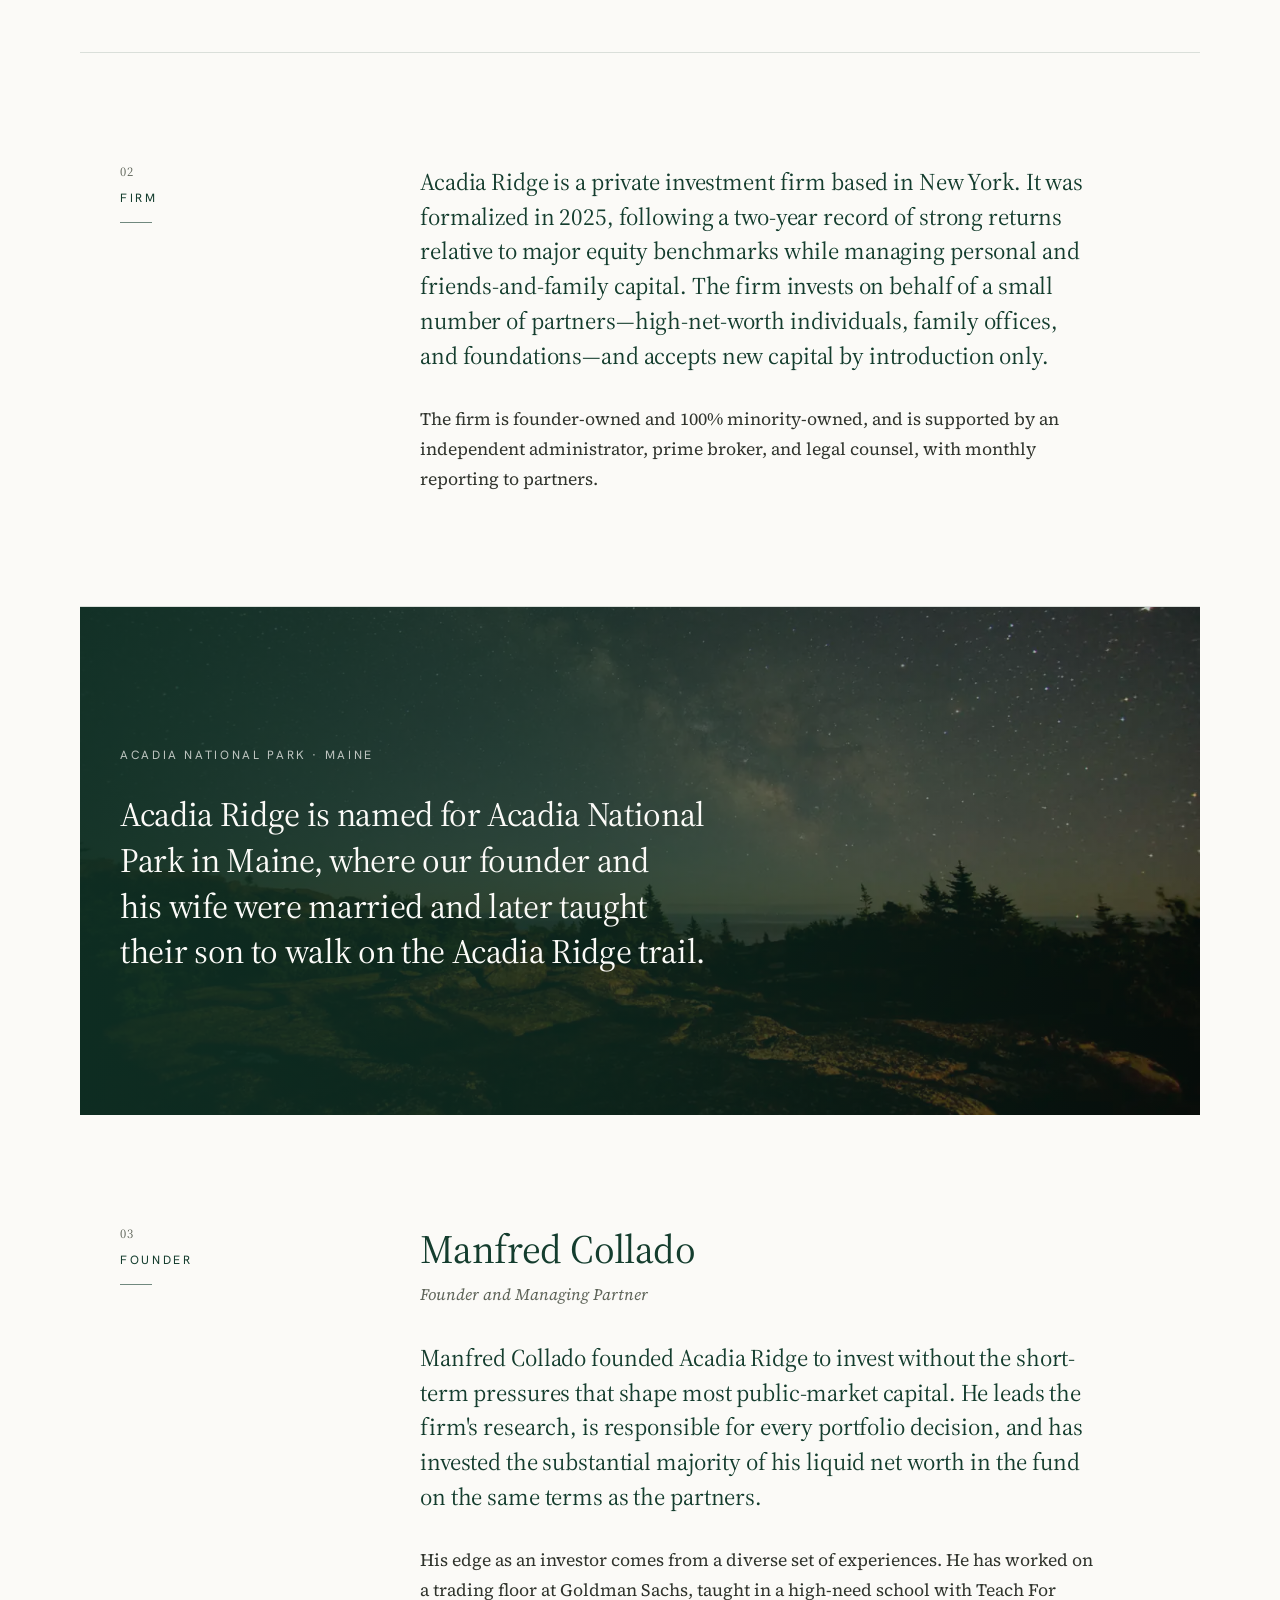
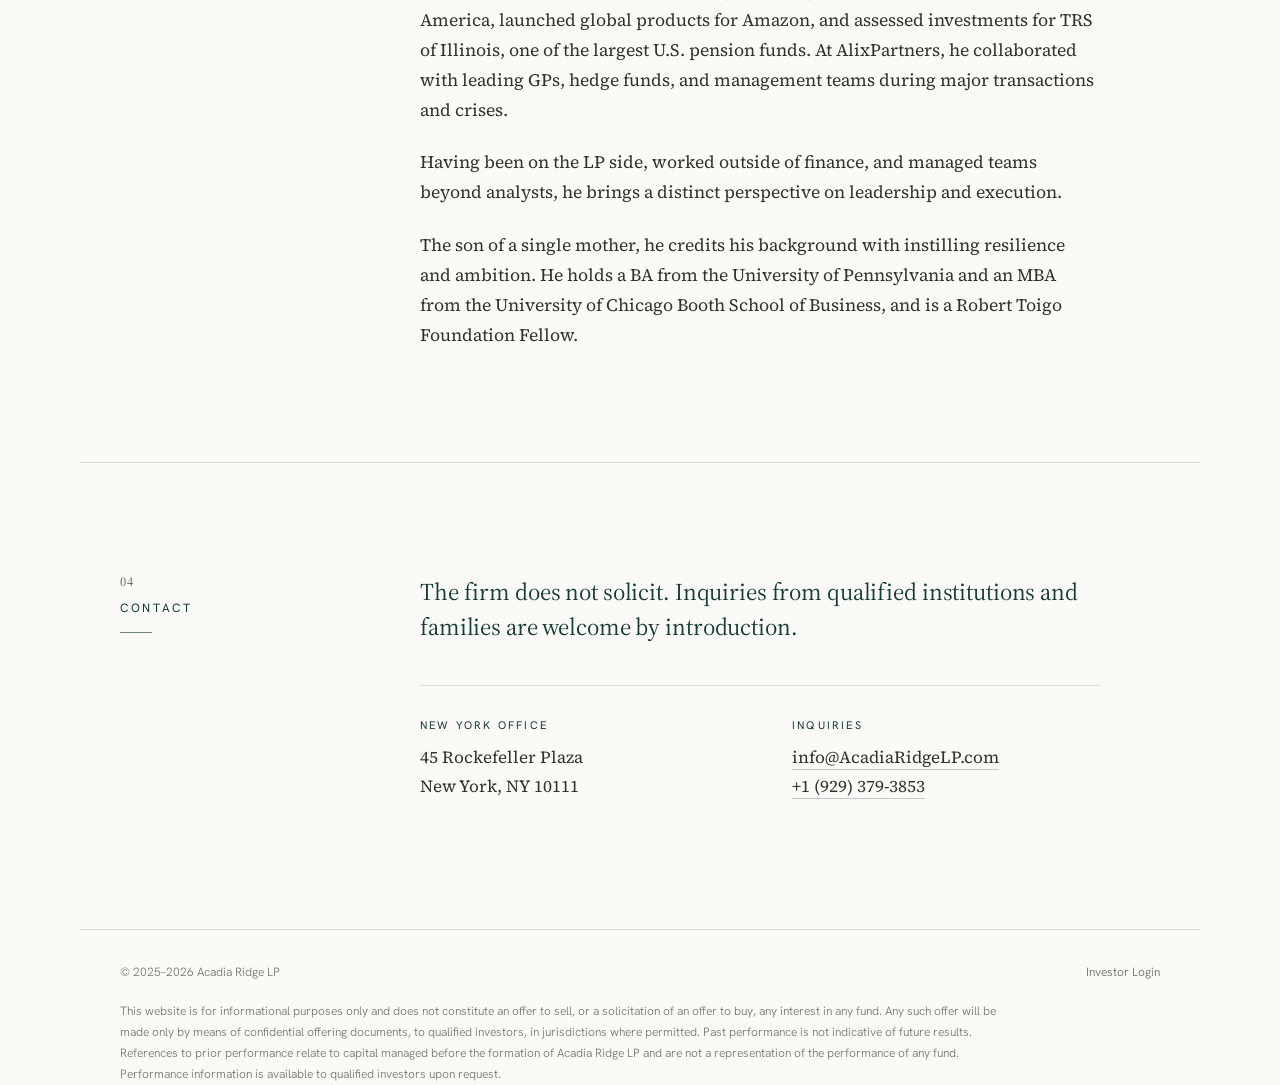
==== commit 1cf9dd7f: "Update index.html" ====
--- a/index.html
+++ b/index.html
@@ -186,7 +186,7 @@
         <div class="body reveal">
           <p class="intro">The firm does not solicit. Inquiries from qualified institutions and families are welcome by introduction.</p>
           <div class="offices">
-            <address><strong>New York Office</strong>45 Rockefeller Plaza, Suite 2000<br>New York, NY 10111</address>
+            <address><strong>New York Office</strong>45 Rockefeller Plaza<br>New York, NY 10111</address>
             <address><strong>Inquiries</strong><a href="mailto:info@acadiaridgelp.com">info@AcadiaRidgeLP.com</a><br><a href="tel:+19293793853">+1 (929) 379-3853</a></address>
           </div>
         </div>
